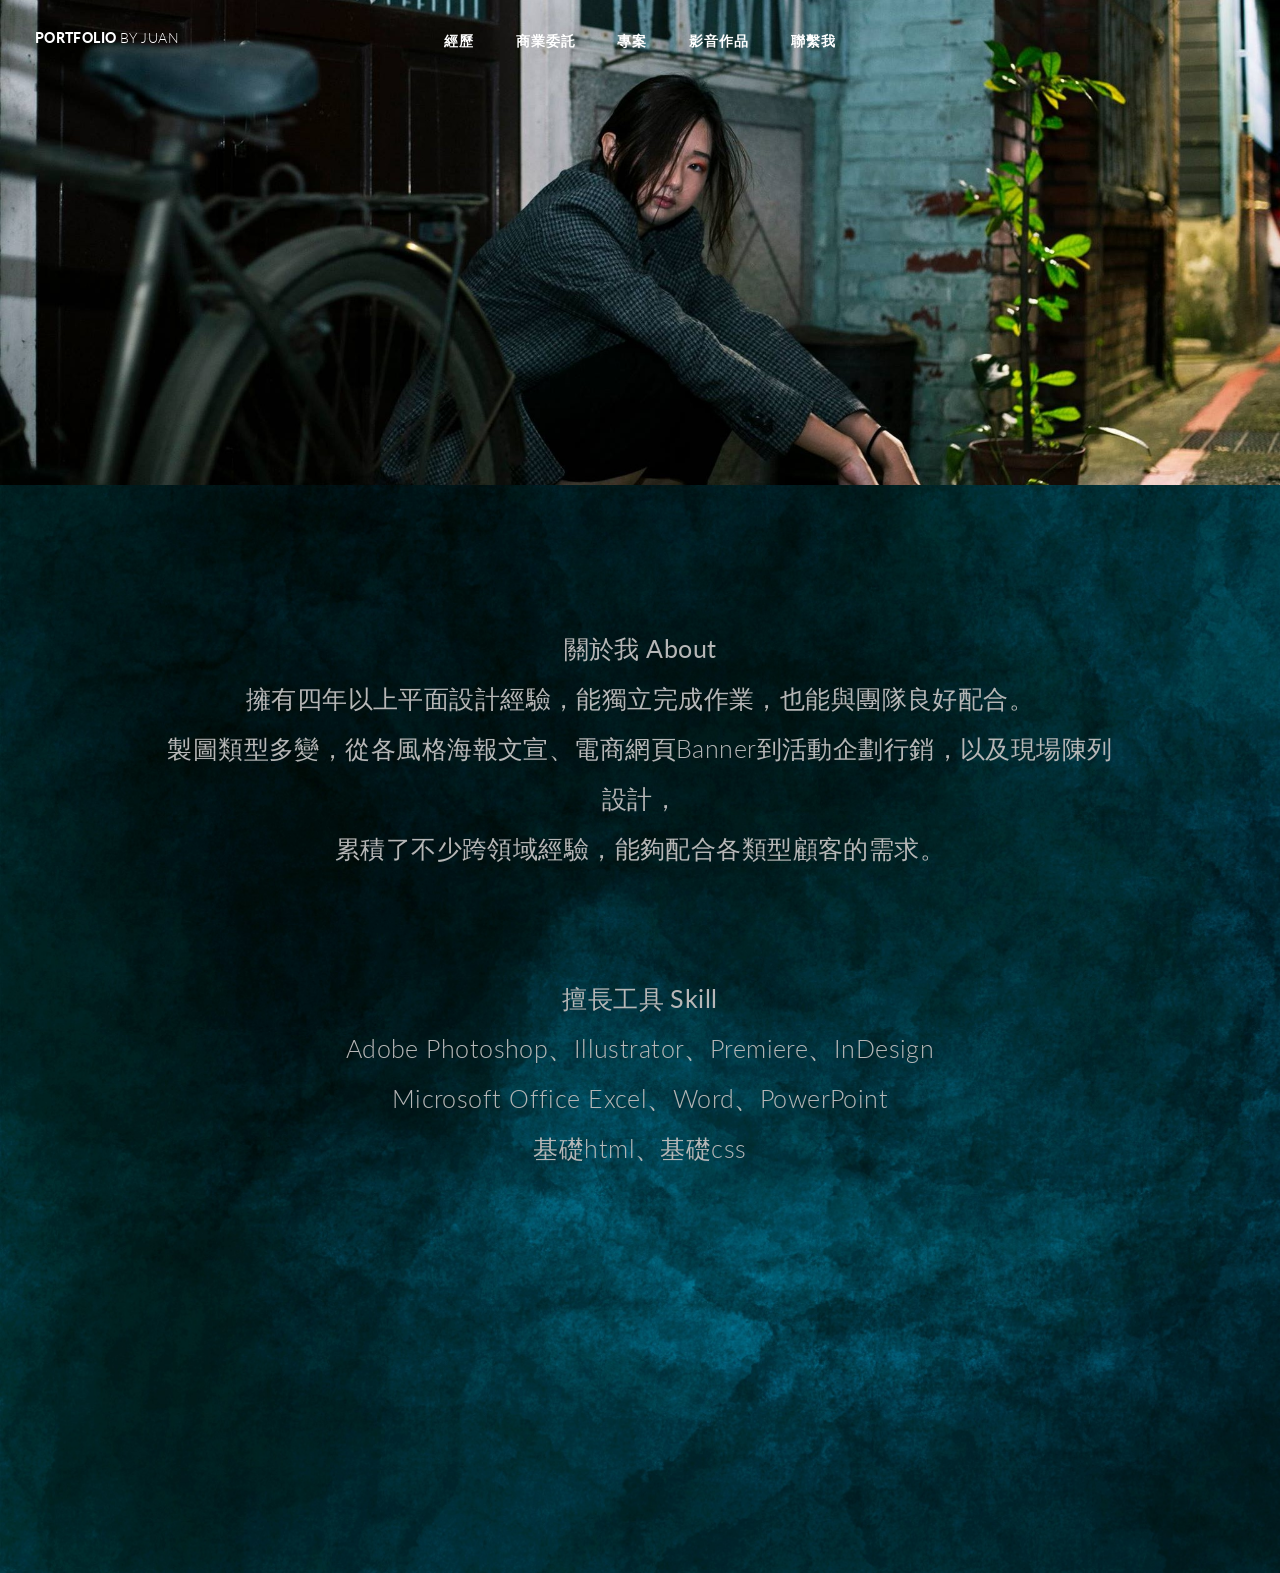
==== index.html @ 1f4f26c2 "第一次提交" ====
<!-- 開頭 -->
<!DOCTYPE HTML>

<html>

	<head> 

		<title>Juan'S Portfolio</title>
		<meta charset="utf-8" />
		<meta name="viewport" content="width=device-width, initial-scale=1, user-scalable=no" />
		<link rel="stylesheet" href="assets/css/main.css" />
		<noscript><link rel="stylesheet" href="assets/css/noscript.css" /></noscript>
		
	</head>

	<body class="index is-preload" >
		
		<div id="page-wrapper">

			<!-- header 最上面那段橫的標示 -->
				<header id="header" class="alt">
					<h1 id="logo"><a href="index.html">Portfolio <span>by JUAN</span></a></h1>
					<nav id="nav">
						<ul>
							<li class="current"><a href="index.html">經歷</a></li>
							<li class="current"><a href="index.html">商業委託</a></li>
							<li class="current"><a href="index.html">專案</a></li>
							<li class="current"><a href="index.html">影音作品</a></li>
							<li class="current"><a href="index.html">聯繫我</a></li>
		
						</ul>
					</nav>
				</header>

			<!-- Banner 首頁橫幅照片的部分-->
				<section id="banner">

					

				</section>
				

			<!-- Main 首頁中間-->
				<article id="main">

					<header class="special container" style="text-align:center; ">
				
						<p><strong>關於我 About</strong>
						<br>	
						擁有四年以上平面設計經驗，能獨立完成作業，也能與團隊良好配合。
						<br>
						製圖類型多變，從各風格海報文宣、電商網頁Banner到活動企劃行銷，以及現場陳列設計，
						<br>
						累積了不少跨領域經驗，能夠配合各類型顧客的需求。
						<br>
						<br>
						<br><strong>擅長工具 Skill</strong>
						<br>	
						Adobe Photoshop、Illustrator、Premiere、InDesign
						<br>
						Microsoft Office Excel、Word、PowerPoint
						<br>
						基礎html、基礎css
						</p>
						<br>
						<br>
						<br>
						
					</header>

					<br>
					<br>

		</div>

	</body>

</html>
---- assets/css/main.css ----
@import url("fontawesome-all.min.css");
@import url("https://fonts.googleapis.com/css?family=Lato:300,400,900");



html, body, div, span, applet, object,
iframe, h1, h2, h3, h4, h5, h6, p, blockquote,
pre, a, abbr, acronym, address, big, cite,
code, del, dfn, em, img, ins, kbd, q, s, samp,
small, strike, strong, sub, sup, tt, var, b,
u, i, center, dl, dt, dd, ol, ul, li, fieldset,
form, label, legend, table, caption, tbody,
tfoot, thead, tr, th, td, article, aside,
canvas, details, embed, figure, figcaption,
footer, header, hgroup, menu, nav, output, ruby,
section, summary, time, mark, audio, video {
	margin: 0;
	padding: 0;
	border: 0;
	font-size: 100%;
	font: inherit;
	vertical-align: baseline;}

article, aside, details, figcaption, figure,
footer, header, hgroup, menu, nav, section {
	display: block;}

body {
	line-height: 1;
}

ol, ul {
	list-style: none;
}

blockquote, q {
	quotes: none;
}

	blockquote:before, blockquote:after, q:before, q:after {
		content: '';
		content: none;
	}

table {
	border-collapse: collapse;
	border-spacing: 0;
}

body {
	-webkit-text-size-adjust: none;
}

mark {
	background-color: transparent;
	color: inherit;
}

input::-moz-focus-inner {
	border: 0;
	padding: 0;
}

input, select, textarea {
	-moz-appearance: none;
	-webkit-appearance: none;
	-ms-appearance: none;
	appearance: none;
}

/* Basic */

	html {
		box-sizing: border-box;
	}

	*, *:before, *:after {
		box-sizing: inherit;
	}

	body {
		background: #f3f6fa;
	}

		body.is-preload *, body.is-preload *:before, body.is-preload *:after {
			-moz-animation: none !important;
			-webkit-animation: none !important;
			-ms-animation: none !important;
			animation: none !important;
			-moz-transition: none !important;
			-webkit-transition: none !important;
			-ms-transition: none !important;
			transition: none !important;
		}

	body, input, select, textarea {
		color: #7c8081;
		font-family: 'Lato', sans-serif;
		font-size: 15pt;
		font-weight: 300;
		letter-spacing: 0.025em;
		line-height: 1.75em;
	}

	a {
		-moz-transition: color 0.2s ease-in-out, border-color 0.2s ease-in-out, background-color 0.2s ease-in-out;
		-webkit-transition: color 0.2s ease-in-out, border-color 0.2s ease-in-out, background-color 0.2s ease-in-out;
		-ms-transition: color 0.2s ease-in-out, border-color 0.2s ease-in-out, background-color 0.2s ease-in-out;
		transition: color 0.2s ease-in-out, border-color 0.2s ease-in-out, background-color 0.2s ease-in-out;
		color: #3fb1a3;
		text-decoration: none;
		border-bottom: dotted 1px;
	}

		a:hover {
			border-bottom-color: transparent;
		}

	strong, b {
		font-weight: 400;
	}

	p, ul, ol, dl, table, blockquote {
		margin: 0 0 2em 0;
	}

	h1, h2, h3, h4, h5, h6 {
		color: inherit;
		font-weight: 300;
		line-height: 1.75em;
		margin-bottom: 1em;
		text-transform: uppercase;
	}

		h1 a, h2 a, h3 a, h4 a, h5 a, h6 a {
			color: inherit;
			text-decoration: none;
			border: 0;
		}

	h2 {
		font-size: 1.5em;
		letter-spacing: 0.1em;
	}

	h3 {
		font-size: 1.15em;
		letter-spacing: 0.025em;
	}

	sub {
		font-size: 0.8em;
		position: relative;
		top: 0.5em;
	}

	sup {
		font-size: 0.8em;
		position: relative;
		top: -0.5em;
	}

	hr {
		border-top: solid 1px rgba(124, 128, 129, 0.2);
		border: 0;
		margin-bottom: 1.5em;
	}

	blockquote {
		border-left: solid 0.5em rgba(124, 128, 129, 0.2);
		font-style: italic;
		padding: 1em 0 1em 2em;
	}

/* Container */

	.container {
		margin: 0 auto;
		max-width: 100%;
		width: 1400px;
	}

		.container.medium {
			width: 1050px;
		}

		@media screen and (max-width: 1680px) {

			.container {
				width: 1200px;
			}

				.container.medium {
					width: 900px;
				}

		}

		@media screen and (max-width: 1280px) {

			.container {
				width: 960px;
			}

				.container.medium {
					width: 735px;
				}

		}

		@media screen and (max-width: 980px) {

			.container {
				width: 95%;
			}

				.container.medium {
					width: 71.25%;
				}

		}

		@media screen and (max-width: 840px) {

			.container {
				width: 95%;
			}

				.container.medium {
					width: 95%;
				}

		}

		@media screen and (max-width: 736px) {

			.container {
				width: 100%;
			}

				.container.medium {
					width: 100%;
				}

		}

/* Row */

	.row {
		display: flex;
		flex-wrap: wrap;
		box-sizing: border-box;
		align-items: stretch;
	}

		.row > * {
			box-sizing: border-box;
		}

		.row.gtr-uniform > * > :last-child {
			margin-bottom: 0;
		}

		.row.aln-left {
			justify-content: flex-start;
		}

		.row.aln-center {
			justify-content: center;
		}

		.row.aln-right {
			justify-content: flex-end;
		}

		.row.aln-top {
			align-items: flex-start;
		}

		.row.aln-middle {
			align-items: center;
		}

		.row.aln-bottom {
			align-items: flex-end;
		}

		.row > .imp {
			order: -1;
		}

		.row > .col-1 {
			width: 8.33333%;
		}

		.row > .off-1 {
			margin-left: 8.33333%;
		}

		.row > .col-2 {
			width: 16.66667%;
		}

		.row > .off-2 {
			margin-left: 16.66667%;
		}

		.row > .col-3 {
			width: 25%;
		}

		.row > .off-3 {
			margin-left: 25%;
		}

		.row > .col-4 {
			width: 33.33333%;
		}

		.row > .off-4 {
			margin-left: 33.33333%;
		}

		.row > .col-5 {
			width: 41.66667%;
		}

		.row > .off-5 {
			margin-left: 41.66667%;
		}

		.row > .col-6 {
			width: 50%;
		}

		.row > .off-6 {
			margin-left: 50%;
		}

		.row > .col-7 {
			width: 58.33333%;
		}

		.row > .off-7 {
			margin-left: 58.33333%;
		}

		.row > .col-8 {
			width: 66.66667%;
		}

		.row > .off-8 {
			margin-left: 66.66667%;
		}

		.row > .col-9 {
			width: 75%;
		}

		.row > .off-9 {
			margin-left: 75%;
		}

		.row > .col-10 {
			width: 83.33333%;
		}

		.row > .off-10 {
			margin-left: 83.33333%;
		}

		.row > .col-11 {
			width: 91.66667%;
		}

		.row > .off-11 {
			margin-left: 91.66667%;
		}

		.row > .col-12 {
			width: 100%;
		}

		.row > .off-12 {
			margin-left: 100%;
		}

		.row.gtr-0 {
			margin-top: 0px;
			margin-left: 0px;
		}

			.row.gtr-0 > * {
				padding: 0px 0 0 0px;
			}

			.row.gtr-0.gtr-uniform {
				margin-top: 0px;
			}

				.row.gtr-0.gtr-uniform > * {
					padding-top: 0px;
				}

		.row.gtr-25 {
			margin-top: -12.5px;
			margin-left: -12.5px;
		}

			.row.gtr-25 > * {
				padding: 12.5px 0 0 12.5px;
			}

			.row.gtr-25.gtr-uniform {
				margin-top: -12.5px;
			}

				.row.gtr-25.gtr-uniform > * {
					padding-top: 12.5px;
				}

		.row.gtr-50 {
			margin-top: -25px;
			margin-left: -25px;
		}

			.row.gtr-50 > * {
				padding: 25px 0 0 25px;
			}

			.row.gtr-50.gtr-uniform {
				margin-top: -25px;
			}

				.row.gtr-50.gtr-uniform > * {
					padding-top: 25px;
				}

		.row {
			margin-top: -50px;
			margin-left: -50px;
		}

			.row > * {
				padding: 50px 0 0 50px;
			}

			.row.gtr-uniform {
				margin-top: -50px;
			}

				.row.gtr-uniform > * {
					padding-top: 50px;
				}

		.row.gtr-150 {
			margin-top: -75px;
			margin-left: -75px;
		}

			.row.gtr-150 > * {
				padding: 75px 0 0 75px;
			}

			.row.gtr-150.gtr-uniform {
				margin-top: -75px;
			}

				.row.gtr-150.gtr-uniform > * {
					padding-top: 75px;
				}

		.row.gtr-200 {
			margin-top: -100px;
			margin-left: -100px;
		}

			.row.gtr-200 > * {
				padding: 100px 0 0 100px;
			}

			.row.gtr-200.gtr-uniform {
				margin-top: -100px;
			}

				.row.gtr-200.gtr-uniform > * {
					padding-top: 100px;
				}

		@media screen and (max-width: 1680px) {

			.row {
				display: flex;
				flex-wrap: wrap;
				box-sizing: border-box;
				align-items: stretch;
			}

				.row > * {
					box-sizing: border-box;
				}

				.row.gtr-uniform > * > :last-child {
					margin-bottom: 0;
				}

				.row.aln-left {
					justify-content: flex-start;
				}

				.row.aln-center {
					justify-content: center;
				}

				.row.aln-right {
					justify-content: flex-end;
				}

				.row.aln-top {
					align-items: flex-start;
				}

				.row.aln-middle {
					align-items: center;
				}

				.row.aln-bottom {
					align-items: flex-end;
				}

				.row > .imp-wide {
					order: -1;
				}

				.row > .col-1-wide {
					width: 8.33333%;
				}

				.row > .off-1-wide {
					margin-left: 8.33333%;
				}

				.row > .col-2-wide {
					width: 16.66667%;
				}

				.row > .off-2-wide {
					margin-left: 16.66667%;
				}

				.row > .col-3-wide {
					width: 25%;
				}

				.row > .off-3-wide {
					margin-left: 25%;
				}

				.row > .col-4-wide {
					width: 33.33333%;
				}

				.row > .off-4-wide {
					margin-left: 33.33333%;
				}

				.row > .col-5-wide {
					width: 41.66667%;
				}

				.row > .off-5-wide {
					margin-left: 41.66667%;
				}

				.row > .col-6-wide {
					width: 50%;
				}

				.row > .off-6-wide {
					margin-left: 50%;
				}

				.row > .col-7-wide {
					width: 58.33333%;
				}

				.row > .off-7-wide {
					margin-left: 58.33333%;
				}

				.row > .col-8-wide {
					width: 66.66667%;
				}

				.row > .off-8-wide {
					margin-left: 66.66667%;
				}

				.row > .col-9-wide {
					width: 75%;
				}

				.row > .off-9-wide {
					margin-left: 75%;
				}

				.row > .col-10-wide {
					width: 83.33333%;
				}

				.row > .off-10-wide {
					margin-left: 83.33333%;
				}

				.row > .col-11-wide {
					width: 91.66667%;
				}

				.row > .off-11-wide {
					margin-left: 91.66667%;
				}

				.row > .col-12-wide {
					width: 100%;
				}

				.row > .off-12-wide {
					margin-left: 100%;
				}

				.row.gtr-0 {
					margin-top: 0px;
					margin-left: 0px;
				}

					.row.gtr-0 > * {
						padding: 0px 0 0 0px;
					}

					.row.gtr-0.gtr-uniform {
						margin-top: 0px;
					}

						.row.gtr-0.gtr-uniform > * {
							padding-top: 0px;
						}

				.row.gtr-25 {
					margin-top: -10px;
					margin-left: -10px;
				}

					.row.gtr-25 > * {
						padding: 10px 0 0 10px;
					}

					.row.gtr-25.gtr-uniform {
						margin-top: -10px;
					}

						.row.gtr-25.gtr-uniform > * {
							padding-top: 10px;
						}

				.row.gtr-50 {
					margin-top: -20px;
					margin-left: -20px;
				}

					.row.gtr-50 > * {
						padding: 20px 0 0 20px;
					}

					.row.gtr-50.gtr-uniform {
						margin-top: -20px;
					}

						.row.gtr-50.gtr-uniform > * {
							padding-top: 20px;
						}

				.row {
					margin-top: -40px;
					margin-left: -40px;
				}

					.row > * {
						padding: 40px 0 0 40px;
					}

					.row.gtr-uniform {
						margin-top: -40px;
					}

						.row.gtr-uniform > * {
							padding-top: 40px;
						}

				.row.gtr-150 {
					margin-top: -60px;
					margin-left: -60px;
				}

					.row.gtr-150 > * {
						padding: 60px 0 0 60px;
					}

					.row.gtr-150.gtr-uniform {
						margin-top: -60px;
					}

						.row.gtr-150.gtr-uniform > * {
							padding-top: 60px;
						}

				.row.gtr-200 {
					margin-top: -80px;
					margin-left: -80px;
				}

					.row.gtr-200 > * {
						padding: 80px 0 0 80px;
					}

					.row.gtr-200.gtr-uniform {
						margin-top: -80px;
					}

						.row.gtr-200.gtr-uniform > * {
							padding-top: 80px;
						}

		}

		@media screen and (max-width: 1280px) {

			.row {
				display: flex;
				flex-wrap: wrap;
				box-sizing: border-box;
				align-items: stretch;
			}

				.row > * {
					box-sizing: border-box;
				}

				.row.gtr-uniform > * > :last-child {
					margin-bottom: 0;
				}

				.row.aln-left {
					justify-content: flex-start;
				}

				.row.aln-center {
					justify-content: center;
				}

				.row.aln-right {
					justify-content: flex-end;
				}

				.row.aln-top {
					align-items: flex-start;
				}

				.row.aln-middle {
					align-items: center;
				}

				.row.aln-bottom {
					align-items: flex-end;
				}

				.row > .imp-normal {
					order: -1;
				}

				.row > .col-1-normal {
					width: 8.33333%;
				}

				.row > .off-1-normal {
					margin-left: 8.33333%;
				}

				.row > .col-2-normal {
					width: 16.66667%;
				}

				.row > .off-2-normal {
					margin-left: 16.66667%;
				}

				.row > .col-3-normal {
					width: 25%;
				}

				.row > .off-3-normal {
					margin-left: 25%;
				}

				.row > .col-4-normal {
					width: 33.33333%;
				}

				.row > .off-4-normal {
					margin-left: 33.33333%;
				}

				.row > .col-5-normal {
					width: 41.66667%;
				}

				.row > .off-5-normal {
					margin-left: 41.66667%;
				}

				.row > .col-6-normal {
					width: 50%;
				}

				.row > .off-6-normal {
					margin-left: 50%;
				}

				.row > .col-7-normal {
					width: 58.33333%;
				}

				.row > .off-7-normal {
					margin-left: 58.33333%;
				}

				.row > .col-8-normal {
					width: 66.66667%;
				}

				.row > .off-8-normal {
					margin-left: 66.66667%;
				}

				.row > .col-9-normal {
					width: 75%;
				}

				.row > .off-9-normal {
					margin-left: 75%;
				}

				.row > .col-10-normal {
					width: 83.33333%;
				}

				.row > .off-10-normal {
					margin-left: 83.33333%;
				}

				.row > .col-11-normal {
					width: 91.66667%;
				}

				.row > .off-11-normal {
					margin-left: 91.66667%;
				}

				.row > .col-12-normal {
					width: 100%;
				}

				.row > .off-12-normal {
					margin-left: 100%;
				}

				.row.gtr-0 {
					margin-top: 0px;
					margin-left: 0px;
				}

					.row.gtr-0 > * {
						padding: 0px 0 0 0px;
					}

					.row.gtr-0.gtr-uniform {
						margin-top: 0px;
					}

						.row.gtr-0.gtr-uniform > * {
							padding-top: 0px;
						}

				.row.gtr-25 {
					margin-top: -10px;
					margin-left: -10px;
				}

					.row.gtr-25 > * {
						padding: 10px 0 0 10px;
					}

					.row.gtr-25.gtr-uniform {
						margin-top: -10px;
					}

						.row.gtr-25.gtr-uniform > * {
							padding-top: 10px;
						}

				.row.gtr-50 {
					margin-top: -20px;
					margin-left: -20px;
				}

					.row.gtr-50 > * {
						padding: 20px 0 0 20px;
					}

					.row.gtr-50.gtr-uniform {
						margin-top: -20px;
					}

						.row.gtr-50.gtr-uniform > * {
							padding-top: 20px;
						}

				.row {
					margin-top: -40px;
					margin-left: -40px;
				}

					.row > * {
						padding: 40px 0 0 40px;
					}

					.row.gtr-uniform {
						margin-top: -40px;
					}

						.row.gtr-uniform > * {
							padding-top: 40px;
						}

				.row.gtr-150 {
					margin-top: -60px;
					margin-left: -60px;
				}

					.row.gtr-150 > * {
						padding: 60px 0 0 60px;
					}

					.row.gtr-150.gtr-uniform {
						margin-top: -60px;
					}

						.row.gtr-150.gtr-uniform > * {
							padding-top: 60px;
						}

				.row.gtr-200 {
					margin-top: -80px;
					margin-left: -80px;
				}

					.row.gtr-200 > * {
						padding: 80px 0 0 80px;
					}

					.row.gtr-200.gtr-uniform {
						margin-top: -80px;
					}

						.row.gtr-200.gtr-uniform > * {
							padding-top: 80px;
						}

		}

		@media screen and (max-width: 980px) {

			.row {
				display: flex;
				flex-wrap: wrap;
				box-sizing: border-box;
				align-items: stretch;
			}

				.row > * {
					box-sizing: border-box;
				}

				.row.gtr-uniform > * > :last-child {
					margin-bottom: 0;
				}

				.row.aln-left {
					justify-content: flex-start;
				}

				.row.aln-center {
					justify-content: center;
				}

				.row.aln-right {
					justify-content: flex-end;
				}

				.row.aln-top {
					align-items: flex-start;
				}

				.row.aln-middle {
					align-items: center;
				}

				.row.aln-bottom {
					align-items: flex-end;
				}

				.row > .imp-narrow {
					order: -1;
				}

				.row > .col-1-narrow {
					width: 8.33333%;
				}

				.row > .off-1-narrow {
					margin-left: 8.33333%;
				}

				.row > .col-2-narrow {
					width: 16.66667%;
				}

				.row > .off-2-narrow {
					margin-left: 16.66667%;
				}

				.row > .col-3-narrow {
					width: 25%;
				}

				.row > .off-3-narrow {
					margin-left: 25%;
				}

				.row > .col-4-narrow {
					width: 33.33333%;
				}

				.row > .off-4-narrow {
					margin-left: 33.33333%;
				}

				.row > .col-5-narrow {
					width: 41.66667%;
				}

				.row > .off-5-narrow {
					margin-left: 41.66667%;
				}

				.row > .col-6-narrow {
					width: 50%;
				}

				.row > .off-6-narrow {
					margin-left: 50%;
				}

				.row > .col-7-narrow {
					width: 58.33333%;
				}

				.row > .off-7-narrow {
					margin-left: 58.33333%;
				}

				.row > .col-8-narrow {
					width: 66.66667%;
				}

				.row > .off-8-narrow {
					margin-left: 66.66667%;
				}

				.row > .col-9-narrow {
					width: 75%;
				}

				.row > .off-9-narrow {
					margin-left: 75%;
				}

				.row > .col-10-narrow {
					width: 83.33333%;
				}

				.row > .off-10-narrow {
					margin-left: 83.33333%;
				}

				.row > .col-11-narrow {
					width: 91.66667%;
				}

				.row > .off-11-narrow {
					margin-left: 91.66667%;
				}

				.row > .col-12-narrow {
					width: 100%;
				}

				.row > .off-12-narrow {
					margin-left: 100%;
				}

				.row.gtr-0 {
					margin-top: 0px;
					margin-left: 0px;
				}

					.row.gtr-0 > * {
						padding: 0px 0 0 0px;
					}

					.row.gtr-0.gtr-uniform {
						margin-top: 0px;
					}

						.row.gtr-0.gtr-uniform > * {
							padding-top: 0px;
						}

				.row.gtr-25 {
					margin-top: -7.5px;
					margin-left: -7.5px;
				}

					.row.gtr-25 > * {
						padding: 7.5px 0 0 7.5px;
					}

					.row.gtr-25.gtr-uniform {
						margin-top: -7.5px;
					}

						.row.gtr-25.gtr-uniform > * {
							padding-top: 7.5px;
						}

				.row.gtr-50 {
					margin-top: -15px;
					margin-left: -15px;
				}

					.row.gtr-50 > * {
						padding: 15px 0 0 15px;
					}

					.row.gtr-50.gtr-uniform {
						margin-top: -15px;
					}

						.row.gtr-50.gtr-uniform > * {
							padding-top: 15px;
						}

				.row {
					margin-top: -30px;
					margin-left: -30px;
				}

					.row > * {
						padding: 30px 0 0 30px;
					}

					.row.gtr-uniform {
						margin-top: -30px;
					}

						.row.gtr-uniform > * {
							padding-top: 30px;
						}

				.row.gtr-150 {
					margin-top: -45px;
					margin-left: -45px;
				}

					.row.gtr-150 > * {
						padding: 45px 0 0 45px;
					}

					.row.gtr-150.gtr-uniform {
						margin-top: -45px;
					}

						.row.gtr-150.gtr-uniform > * {
							padding-top: 45px;
						}

				.row.gtr-200 {
					margin-top: -60px;
					margin-left: -60px;
				}

					.row.gtr-200 > * {
						padding: 60px 0 0 60px;
					}

					.row.gtr-200.gtr-uniform {
						margin-top: -60px;
					}

						.row.gtr-200.gtr-uniform > * {
							padding-top: 60px;
						}

		}

		@media screen and (max-width: 840px) {

			.row {
				display: flex;
				flex-wrap: wrap;
				box-sizing: border-box;
				align-items: stretch;
			}

				.row > * {
					box-sizing: border-box;
				}

				.row.gtr-uniform > * > :last-child {
					margin-bottom: 0;
				}

				.row.aln-left {
					justify-content: flex-start;
				}

				.row.aln-center {
					justify-content: center;
				}

				.row.aln-right {
					justify-content: flex-end;
				}

				.row.aln-top {
					align-items: flex-start;
				}

				.row.aln-middle {
					align-items: center;
				}

				.row.aln-bottom {
					align-items: flex-end;
				}

				.row > .imp-narrower {
					order: -1;
				}

				.row > .col-1-narrower {
					width: 8.33333%;
				}

				.row > .off-1-narrower {
					margin-left: 8.33333%;
				}

				.row > .col-2-narrower {
					width: 16.66667%;
				}

				.row > .off-2-narrower {
					margin-left: 16.66667%;
				}

				.row > .col-3-narrower {
					width: 25%;
				}

				.row > .off-3-narrower {
					margin-left: 25%;
				}

				.row > .col-4-narrower {
					width: 33.33333%;
				}

				.row > .off-4-narrower {
					margin-left: 33.33333%;
				}

				.row > .col-5-narrower {
					width: 41.66667%;
				}

				.row > .off-5-narrower {
					margin-left: 41.66667%;
				}

				.row > .col-6-narrower {
					width: 50%;
				}

				.row > .off-6-narrower {
					margin-left: 50%;
				}

				.row > .col-7-narrower {
					width: 58.33333%;
				}

				.row > .off-7-narrower {
					margin-left: 58.33333%;
				}

				.row > .col-8-narrower {
					width: 66.66667%;
				}

				.row > .off-8-narrower {
					margin-left: 66.66667%;
				}

				.row > .col-9-narrower {
					width: 75%;
				}

				.row > .off-9-narrower {
					margin-left: 75%;
				}

				.row > .col-10-narrower {
					width: 83.33333%;
				}

				.row > .off-10-narrower {
					margin-left: 83.33333%;
				}

				.row > .col-11-narrower {
					width: 91.66667%;
				}

				.row > .off-11-narrower {
					margin-left: 91.66667%;
				}

				.row > .col-12-narrower {
					width: 100%;
				}

				.row > .off-12-narrower {
					margin-left: 100%;
				}

				.row.gtr-0 {
					margin-top: 0px;
					margin-left: 0px;
				}

					.row.gtr-0 > * {
						padding: 0px 0 0 0px;
					}

					.row.gtr-0.gtr-uniform {
						margin-top: 0px;
					}

						.row.gtr-0.gtr-uniform > * {
							padding-top: 0px;
						}

				.row.gtr-25 {
					margin-top: -7.5px;
					margin-left: -7.5px;
				}

					.row.gtr-25 > * {
						padding: 7.5px 0 0 7.5px;
					}

					.row.gtr-25.gtr-uniform {
						margin-top: -7.5px;
					}

						.row.gtr-25.gtr-uniform > * {
							padding-top: 7.5px;
						}

				.row.gtr-50 {
					margin-top: -15px;
					margin-left: -15px;
				}

					.row.gtr-50 > * {
						padding: 15px 0 0 15px;
					}

					.row.gtr-50.gtr-uniform {
						margin-top: -15px;
					}

						.row.gtr-50.gtr-uniform > * {
							padding-top: 15px;
						}

				.row {
					margin-top: -30px;
					margin-left: -30px;
				}

					.row > * {
						padding: 30px 0 0 30px;
					}

					.row.gtr-uniform {
						margin-top: -30px;
					}

						.row.gtr-uniform > * {
							padding-top: 30px;
						}

				.row.gtr-150 {
					margin-top: -45px;
					margin-left: -45px;
				}

					.row.gtr-150 > * {
						padding: 45px 0 0 45px;
					}

					.row.gtr-150.gtr-uniform {
						margin-top: -45px;
					}

						.row.gtr-150.gtr-uniform > * {
							padding-top: 45px;
						}

				.row.gtr-200 {
					margin-top: -60px;
					margin-left: -60px;
				}

					.row.gtr-200 > * {
						padding: 60px 0 0 60px;
					}

					.row.gtr-200.gtr-uniform {
						margin-top: -60px;
					}

						.row.gtr-200.gtr-uniform > * {
							padding-top: 60px;
						}

		}

		@media screen and (max-width: 736px) {

			.row {
				display: flex;
				flex-wrap: wrap;
				box-sizing: border-box;
				align-items: stretch;
			}

				.row > * {
					box-sizing: border-box;
				}

				.row.gtr-uniform > * > :last-child {
					margin-bottom: 0;
				}

				.row.aln-left {
					justify-content: flex-start;
				}

				.row.aln-center {
					justify-content: center;
				}

				.row.aln-right {
					justify-content: flex-end;
				}

				.row.aln-top {
					align-items: flex-start;
				}

				.row.aln-middle {
					align-items: center;
				}

				.row.aln-bottom {
					align-items: flex-end;
				}

				.row > .imp-mobile {
					order: -1;
				}

				.row > .col-1-mobile {
					width: 8.33333%;
				}

				.row > .off-1-mobile {
					margin-left: 8.33333%;
				}

				.row > .col-2-mobile {
					width: 16.66667%;
				}

				.row > .off-2-mobile {
					margin-left: 16.66667%;
				}

				.row > .col-3-mobile {
					width: 25%;
				}

				.row > .off-3-mobile {
					margin-left: 25%;
				}

				.row > .col-4-mobile {
					width: 33.33333%;
				}

				.row > .off-4-mobile {
					margin-left: 33.33333%;
				}

				.row > .col-5-mobile {
					width: 41.66667%;
				}

				.row > .off-5-mobile {
					margin-left: 41.66667%;
				}

				.row > .col-6-mobile {
					width: 50%;
				}

				.row > .off-6-mobile {
					margin-left: 50%;
				}

				.row > .col-7-mobile {
					width: 58.33333%;
				}

				.row > .off-7-mobile {
					margin-left: 58.33333%;
				}

				.row > .col-8-mobile {
					width: 66.66667%;
				}

				.row > .off-8-mobile {
					margin-left: 66.66667%;
				}

				.row > .col-9-mobile {
					width: 75%;
				}

				.row > .off-9-mobile {
					margin-left: 75%;
				}

				.row > .col-10-mobile {
					width: 83.33333%;
				}

				.row > .off-10-mobile {
					margin-left: 83.33333%;
				}

				.row > .col-11-mobile {
					width: 91.66667%;
				}

				.row > .off-11-mobile {
					margin-left: 91.66667%;
				}

				.row > .col-12-mobile {
					width: 100%;
				}

				.row > .off-12-mobile {
					margin-left: 100%;
				}

				.row.gtr-0 {
					margin-top: 0px;
					margin-left: 0px;
				}

					.row.gtr-0 > * {
						padding: 0px 0 0 0px;
					}

					.row.gtr-0.gtr-uniform {
						margin-top: 0px;
					}

						.row.gtr-0.gtr-uniform > * {
							padding-top: 0px;
						}

				.row.gtr-25 {
					margin-top: -7.5px;
					margin-left: -7.5px;
				}

					.row.gtr-25 > * {
						padding: 7.5px 0 0 7.5px;
					}

					.row.gtr-25.gtr-uniform {
						margin-top: -7.5px;
					}

						.row.gtr-25.gtr-uniform > * {
							padding-top: 7.5px;
						}

				.row.gtr-50 {
					margin-top: -15px;
					margin-left: -15px;
				}

					.row.gtr-50 > * {
						padding: 15px 0 0 15px;
					}

					.row.gtr-50.gtr-uniform {
						margin-top: -15px;
					}

						.row.gtr-50.gtr-uniform > * {
							padding-top: 15px;
						}

				.row {
					margin-top: -30px;
					margin-left: -30px;
				}

					.row > * {
						padding: 30px 0 0 30px;
					}

					.row.gtr-uniform {
						margin-top: -30px;
					}

						.row.gtr-uniform > * {
							padding-top: 30px;
						}

				.row.gtr-150 {
					margin-top: -45px;
					margin-left: -45px;
				}

					.row.gtr-150 > * {
						padding: 45px 0 0 45px;
					}

					.row.gtr-150.gtr-uniform {
						margin-top: -45px;
					}

						.row.gtr-150.gtr-uniform > * {
							padding-top: 45px;
						}

				.row.gtr-200 {
					margin-top: -60px;
					margin-left: -60px;
				}

					.row.gtr-200 > * {
						padding: 60px 0 0 60px;
					}

					.row.gtr-200.gtr-uniform {
						margin-top: -60px;
					}

						.row.gtr-200.gtr-uniform > * {
							padding-top: 60px;
						}

		}

/* Section/Article */

	section.special, article.special {
		text-align: center;
	}

	header.major {
		padding-bottom: 2em;
	}

	header.special {
		margin-bottom: 5em;
		padding-top: 7em;
		position: relative;
		text-align: center;
	}

		header.special:before {
			left: 0;
		}

		header.special:after {
			right: 0;
		}

		header.special h2 {
			margin-bottom: 0;
		}

		header.special h2 + p {
			margin-bottom: 0;
			padding-top: 1.5em;
		}

		header.special .icon {
			cursor: default;
			height: 7em;
			left: 0;
			position: absolute;
			text-align: center;
			top: 1em;
			width: 100%;
		}

			header.special .icon:before {
				font-size: 3.5em;
				opacity: 0.35;
			}

	footer > :last-child {
		margin-bottom: 0;
	}

	footer.major {
		padding-top: 3em;
	}

/* Form */

	input[type="text"],
	input[type="password"],
	input[type="email"],
	textarea {
		-moz-transition: background-color 0.2s ease-in-out, border-color 0.2s ease-in-out;
		-webkit-transition: background-color 0.2s ease-in-out, border-color 0.2s ease-in-out;
		-ms-transition: background-color 0.2s ease-in-out, border-color 0.2s ease-in-out;
		transition: background-color 0.2s ease-in-out, border-color 0.2s ease-in-out;
		-moz-appearance: none;
		-webkit-appearance: none;
		-ms-appearance: none;
		appearance: none;
		background: none;
		border: solid 1px rgba(124, 128, 129, 0.2);
		border-radius: 0;
		color: inherit;
		display: block;
		padding: 0.75em;
		text-decoration: none;
		width: 100%;
		outline: 0;
	}

		input[type="text"]:focus,
		input[type="password"]:focus,
		input[type="email"]:focus,
		textarea:focus {
			border-color: #83d3c9;
		}

	input[type="text"],
	input[type="password"],
	input[type="email"] {
		line-height: 1em;
	}

	::-webkit-input-placeholder {
		color: inherit;
		opacity: 0.5;
		position: relative;
		top: 3px;
	}

	:-moz-placeholder {
		color: inherit;
		opacity: 0.5;
	}

	::-moz-placeholder {
		color: inherit;
		opacity: 0.5;
	}

	:-ms-input-placeholder {
		color: inherit;
		opacity: 0.5;
	}

/* Image */

	.image {
		border: 0;
		position: relative;
	}

		.image:before {
			background: url("images/overlay.png");
			content: '';
			height: 100%;
			left: 0;
			position: absolute;
			top: 0;
			width: 100%;
		}

		.image.fit {
			display: block;
		}

			.image.fit img {
				display: block;
				width: 100%;
			}

		.image.featured {
			display: block;
			margin: 0 0 2em 0;
		}

			.image.featured img {
				display: block;
				width: 100%;
			}

/* Icon */

	.icon {
		text-decoration: none;
		position: relative;
	}

		.icon:before {
			-moz-osx-font-smoothing: grayscale;
			-webkit-font-smoothing: antialiased;
			display: inline-block;
			font-style: normal;
			font-variant: normal;
			text-rendering: auto;
			line-height: 1;
			text-transform: none !important;
			font-family: 'Font Awesome 5 Free';
			font-weight: 400;
		}

		.icon.solid:before {
			font-weight: 900;
		}

		.icon:before {
			line-height: inherit;
		}

		.icon.brands:before {
			font-family: 'Font Awesome 5 Brands';
		}

		.icon.circle {
			-moz-transition: all 0.2s ease-in-out;
			-webkit-transition: all 0.2s ease-in-out;
			-ms-transition: all 0.2s ease-in-out;
			transition: all 0.2s ease-in-out;
			border: 0;
			border-radius: 100%;
			display: inline-block;
			font-size: 1.25em;
			height: 2.25em;
			left: 0;
			line-height: 2.25em;
			text-align: center;
			text-decoration: none;
			top: 0;
			width: 2.25em;
		}

			.icon.circle:hover {
				top: -0.2em;
			}

			.icon.circle.fa-twitter {
				background: #70aecd;
				color: #fff;
			}

				.icon.circle.fa-twitter:hover {
					background: #7fb7d2;
				}

			.icon.circle.fa-facebook-f {
				background: #7490c3;
				color: #fff;
			}

				.icon.circle.fa-facebook-f:hover {
					background: #829bc9;
				}

			.icon.circle.fa-google-plus-g {
				background: #db6b67;
				color: #fff;
			}

				.icon.circle.fa-google-plus-g:hover {
					background: #df7b77;
				}

			.icon.circle.fa-github {
				background: #dcad8b;
				color: #fff;
			}

				.icon.circle.fa-github:hover {
					background: #e1b89b;
				}

			.icon.circle.fa-dribbble {
				background: #da83ae;
				color: #fff;
			}

				.icon.circle.fa-dribbble:hover {
					background: #df93b8;
				}

		.icon.featured {
			cursor: default;
			display: block;
			margin: 0 0 1.5em 0;
			opacity: 0.35;
			text-align: center;
		}

			.icon.featured:before {
				font-size: 5em;
				line-height: 1em;
			}

		.icon > .label {
			display: none;
		}

/* List */

	ol {
		list-style: decimal;
		padding-left: 1.25em;
	}

		ol li {
			padding-left: 0.25em;
		}

	ul {
		list-style: disc;
		padding-left: 1em;
	}

		ul li {
			padding-left: 0.5em;
		}

/* Icons */

	ul.icons {
		list-style: none;
		padding-left: 0;
		cursor: default;
	}

		ul.icons li {
			display: inline-block;
			line-height: 1em;
			padding-left: 0.5em;
		}

			ul.icons li:first-child {
				padding-left: 0;
			}

/* Featured Icons */

	ul.featured-icons {
		cursor: default;
		margin: -0.75em 0 0 0;
		opacity: 0.35;
		overflow: hidden;
		position: relative;
		list-style: none;
		padding-left: 0;
	}

		ul.featured-icons li {
			display: block;
			float: left;
			text-align: center;
			width: 50%;
			padding-left: 0;
			margin-bottom: 1em;
		}

			ul.featured-icons li .icon {
				display: inline-block;
				font-size: 5.5em;
				height: 1em;
				line-height: 1.5em;
				width: 1em;
			}

/* Buttons */

	ul.buttons {
		cursor: default;
		list-style: none;
		padding-left: 0;
	}

		ul.buttons:last-child {
			margin-bottom: 0;
		}

		ul.buttons li {
			display: inline-block;
			padding: 0 0 0 1.5em;
		}

			ul.buttons li:first-child {
				padding: 0;
			}

		ul.buttons.stacked li {
			display: block;
			padding: 1.5em 0 0 0;
		}

			ul.buttons.stacked li:first-child {
				padding: 0;
			}

/* Table */

	table {
		width: 100%;
	}

		table.default {
			width: 100%;
		}

			table.default tbody tr {
				border-bottom: solid 1px rgba(124, 128, 129, 0.2);
			}

			table.default td {
				padding: 0.5em 1em 0.5em 1em;
			}

			table.default th {
				font-weight: 400;
				padding: 0.5em 1em 0.5em 1em;
				text-align: left;
			}

			table.default thead {
				background: #7c8081;
				color: #fff;
			}

/* Button */

	input[type="button"],
	input[type="submit"],
	input[type="reset"],
	button,
	.button {
		-moz-appearance: none;
		-webkit-appearance: none;
		-ms-appearance: none;
		appearance: none;
		-moz-transition: color 0.2s ease-in-out, border-color 0.2s ease-in-out, background-color 0.2s ease-in-out;
		-webkit-transition: color 0.2s ease-in-out, border-color 0.2s ease-in-out, background-color 0.2s ease-in-out;
		-ms-transition: color 0.2s ease-in-out, border-color 0.2s ease-in-out, background-color 0.2s ease-in-out;
		transition: color 0.2s ease-in-out, border-color 0.2s ease-in-out, background-color 0.2s ease-in-out;
		background: none;
		border: solid 1px;
		border-radius: 0;
		color: inherit;
		cursor: pointer;
		display: inline-block;
		font-size: 0.8em;
		font-weight: 900;
		letter-spacing: 2px;
		min-width: 18em;
		padding: 0 0.75em;
		line-height: 3.75em;
		text-align: center;
		text-decoration: none;
		text-transform: uppercase;
	}

		input[type="button"]:hover,
		input[type="submit"]:hover,
		input[type="reset"]:hover,
		button:hover,
		.button:hover {
			background: rgba(188, 202, 206, 0.15);
			border-color: inherit;
		}

		input[type="button"].primary,
		input[type="submit"].primary,
		input[type="reset"].primary,
		button.primary,
		.button.primary {
			background: #83d3c9;
			border-color: #83d3c9;
			color: #fff !important;
		}

			input[type="button"].primary:hover,
			input[type="submit"].primary:hover,
			input[type="reset"].primary:hover,
			button.primary:hover,
			.button.primary:hover {
				background: #96dad1 !important;
				border-color: #96dad1 !important;
			}

		input[type="button"].fit,
		input[type="submit"].fit,
		input[type="reset"].fit,
		button.fit,
		.button.fit {
			width: 100%;
		}

		input[type="button"].small,
		input[type="submit"].small,
		input[type="reset"].small,
		button.small,
		.button.small {
			font-size: 0.7em;
			min-width: 14em;
			padding: 0.5em 0;
		}

/* Wrapper */

	.wrapper {
		margin-bottom: 5em;
		padding: 5em;
	}

		.wrapper.style1 {
			padding: 0;
		}

		.wrapper.style2 {
			background-color: #83d3c9;
			background-image: url("images/light-bl.svg"), url("images/light-br.svg");
			background-position: bottom left, bottom right;
			background-repeat: no-repeat, no-repeat;
			background-size: 25em, 25em;
			color: #fff;
		}

			.wrapper.style2 input[type="button"]:hover,
			.wrapper.style2 input[type="submit"]:hover,
			.wrapper.style2 input[type="reset"]:hover,
			.wrapper.style2 button:hover,
			.wrapper.style2 .button:hover {
				background: rgba(255, 255, 255, 0.15) !important;
			}

			.wrapper.style2 input[type="button"].primary,
			.wrapper.style2 input[type="submit"].primary,
			.wrapper.style2 input[type="reset"].primary,
			.wrapper.style2 button.primary,
			.wrapper.style2 .button.primary {
				background: #fff;
				border-color: #fff;
				color: #83d3c9 !important;
			}

				.wrapper.style2 input[type="button"].primary:hover,
				.wrapper.style2 input[type="submit"].primary:hover,
				.wrapper.style2 input[type="reset"].primary:hover,
				.wrapper.style2 button.primary:hover,
				.wrapper.style2 .button.primary:hover {
					border-color: inherit !important;
					color: #fff !important;
				}

		.wrapper.style3 {
			background: #fff;
			color: inherit;
		}

		.wrapper.style4 {
			background:rgba(0, 0, 0, 0.25);
			color: inherit;
			padding: 4em;
		}

/* Header */

	@-moz-keyframes reveal-header {
		0% {
			top: -5em;
		}

		100% {
			top: 0;
		}
	}

	@-webkit-keyframes reveal-header {
		0% {
			top: -5em;
		}

		100% {
			top: 0;
		}
	}

	@-ms-keyframes reveal-header {
		0% {
			top: -5em;
		}

		100% {
			top: 0;
		}
	}

	@keyframes reveal-header {
		0% {
			top: -5em;
		}

		100% {
			top: 0;
		}
	}


	#header {
		background: #fff;
		box-shadow: 0 1px 2px 0 rgba(0, 0, 0, 0.075);
		color: inherit;
		cursor: default;
		font-size: 0.8em;
		left: 0;
		padding: 1em 1.5em;
		position: fixed;
		top: 0;
		width: 100%;
		z-index: 10000;
	}

		#header h1 {
			font-weight: 900;
			margin: 0;
		}

			#header h1 span {
				font-weight: 300;
			}

		#header nav {
			letter-spacing: 0.075em;
			position: absolute;
			right: 1.5em;
			left: 1.5em;
			text-transform: uppercase;
			top: 0.75em;
			text-align: center;
			
		}

			#header nav ul {
				list-style: none;
				padding-left: 0;
			}

				#header nav ul li {
					display: inline-block;
					margin-left: 1.5em;
					padding-left: 0;
				}

					#header nav ul li > ul {
						display: none;
					}

					#header nav ul li a {
						border: solid 1px transparent;
						color: inherit;
						display: inline-block;
						line-height: 1em;
						padding: 0.6em 0.75em;
						text-decoration: none;
					}

					#header nav ul li input[type="button"],
					#header nav ul li input[type="submit"],
					#header nav ul li input[type="reset"],
					#header nav ul li button,
					#header nav ul li .button {
						font-size: 1em;
						min-width: 0;
						width: auto;
					}

					#header nav ul li.submenu > a {
						text-decoration: none;
					}

						#header nav ul li.submenu > a:before {
							-moz-osx-font-smoothing: grayscale;
							-webkit-font-smoothing: antialiased;
							display: inline-block;
							font-style: normal;
							font-variant: normal;
							text-rendering: auto;
							line-height: 1;
							text-transform: none !important;
							font-family: 'Font Awesome 5 Free';
							font-weight: 900;
						}

						#header nav ul li.submenu > a:before {
							content: '\f107';
							margin-right: 0.65em;
						}

					#header nav ul li.active > a, #header nav ul li:hover > a {
						-moz-transition: all 0.2s ease-in-out;
						-webkit-transition: all 0.2s ease-in-out;
						-ms-transition: all 0.2s ease-in-out;
						transition: all 0.2s ease-in-out;
						background: rgba(188, 202, 206, 0.15);
					}

					#header nav ul li.current > a {
						font-weight: 900;
					}

		#header.reveal {
			-moz-animation: reveal-header 0.5s;
			-webkit-animation: reveal-header 0.5s;
			-ms-animation: reveal-header 0.5s;
			animation: reveal-header 0.5s;
		}

		#header.alt {
			-moz-animation: none;
			-webkit-animation: none;
			-ms-animation: none;
			animation: none;
			background: transparent;
			box-shadow: none;
			color: #fff;
			padding: 2em 2.5em;
			position: absolute;
		}

			#header.alt nav {
				right: 2.5em;
				top: 1.75em;
			}

				#header.alt nav ul li.active > a, #header.alt nav ul li:hover > a {
					border: solid 1px;
				}

/* Dropotron */

	.dropotron {
		list-style: none;
		padding-left: 0;
		background: #fff;
		box-shadow: 0 1px 2px 0 rgba(0, 0, 0, 0.075);
		line-height: 2.25em;
		min-width: 13em;
		padding: 1em 0;
		text-transform: uppercase;
		margin-top: calc(-1em + 1px);
	}

		.dropotron.level-0 {
			font-size: 0.7em;
			font-weight: 400;
			margin-top: 1.5em;
		}

			.dropotron.level-0:before {
				border-bottom: solid 0.5em #fff;
				border-left: solid 0.5em transparent;
				border-right: solid 0.5em transparent;
				content: '';
				left: 0.75em;
				position: absolute;
				top: -0.45em;
			}

		.dropotron > li {
			border-top: solid 1px rgba(124, 128, 129, 0.2);
			padding-left: 0;
		}

			.dropotron > li > a {
				-moz-transition: none;
				-webkit-transition: none;
				-ms-transition: none;
				transition: none;
				color: inherit;
				text-decoration: none;
				padding: 0 1em;
				border: 0;
			}

			.dropotron > li:hover > a {
				background: #83d3c9;
				color: #fff;
			}

			.dropotron > li:first-child {
				border-top: 0;
			}

/* Banner */

	@-moz-keyframes reveal-banner {
		0% {
			opacity: 0;
		}

		100% {
			opacity: 1;
		}
	}

	@-webkit-keyframes reveal-banner {
		0% {
			opacity: 0;
		}

		100% {
			opacity: 1;
		}
	}

	@-ms-keyframes reveal-banner {
		0% {
			opacity: 0;
		}

		100% {
			opacity: 1;
		}
	}

	@keyframes reveal-banner {
		0% {
			opacity: 0;
		}

		100% {
			opacity: 1;
		}
	}


/* Banner 首頁 */

	#banner {
		background-attachment: fixed;
		background-color: #0e3810;
		background-image:  url("../../images/./封面.jpg");
		background-position:  top center;
		background-repeat: no-repeat;
		background-size: cover;
		color: #fff;
		cursor: default;
		padding: 14em 0;
		text-align: center;
	}


		#banner .inner {
			-moz-animation: reveal-banner 1s 0.25s ease-in-out;
			-webkit-animation: reveal-banner 1s 0.25s ease-in-out;
			-ms-animation: reveal-banner 1s 0.25s ease-in-out;
			animation: reveal-banner 1s 0.25s ease-in-out;
			-moz-animation-fill-mode: forwards;
			-webkit-animation-fill-mode: forwards;
			-ms-animation-fill-mode: forwards;
			animation-fill-mode: forwards;
			background: #0e3810;
			color: #fff;
			display: inline-block;
			opacity: 0;
			padding: 3em;
			text-align: center;
		}

			#banner .inner header {
				display: inline-block;
				border-bottom: solid 2px;
				border-top: solid 2px;
				margin: 0 0 2em 0;
				padding: 3px 0 3px 0;
			}

				#banner .inner header h2 {
					border-bottom: solid 2px;
					border-top: solid 2px;
					font-size: 2.5em;
					font-weight: 900;
					letter-spacing: 0.2em;
					margin: 0;
					padding-left: 0.05em;
					position: relative;
					text-transform: uppercase;
				}

			#banner .inner p {
				letter-spacing: 0.1em;
				margin: 0;
				text-transform: uppercase;
			}

				#banner .inner p a {
					color: inherit;
					font-weight: 400;
					text-decoration: none;
				}

			#banner .inner footer {
				margin: 2em 0 0 0;
			}	


/* Banner2 經歷 */

#banner2 {
	background-attachment: fixed;
	background-color: #0e3810;
	background-image:  url("../../images/./經歷.jpg");
	background-position:  top center;
	background-repeat: no-repeat;
	background-size: cover;
	color: #fff;
	cursor: default;
	padding: 14em 0;
	text-align: center;
}


	#banner .inner {
		-moz-animation: reveal-banner 1s 0.25s ease-in-out;
		-webkit-animation: reveal-banner 1s 0.25s ease-in-out;
		-ms-animation: reveal-banner 1s 0.25s ease-in-out;
		animation: reveal-banner 1s 0.25s ease-in-out;
		-moz-animation-fill-mode: forwards;
		-webkit-animation-fill-mode: forwards;
		-ms-animation-fill-mode: forwards;
		animation-fill-mode: forwards;
		background: #0e3810;
		color: #fff;
		display: inline-block;
		opacity: 0;
		padding: 3em;
		text-align: center;
	}

		#banner .inner header {
			display: inline-block;
			border-bottom: solid 2px;
			border-top: solid 2px;
			margin: 0 0 2em 0;
			padding: 3px 0 3px 0;
		}

			#banner .inner header h2 {
				border-bottom: solid 2px;
				border-top: solid 2px;
				font-size: 2.5em;
				font-weight: 900;
				letter-spacing: 0.2em;
				margin: 0;
				padding-left: 0.05em;
				position: relative;
				text-transform: uppercase;
			}

		#banner .inner p {
			letter-spacing: 0.1em;
			margin: 0;
			text-transform: uppercase;
		}

			#banner .inner p a {
				color: inherit;
				font-weight: 400;
				text-decoration: none;
			}

		#banner .inner footer {
			margin: 2em 0 0 0;
		}	

/* Banner3 商業委託 */

#banner3 {
	background-attachment: fixed;
	background-color: #0e3810;
	background-image:  url("../../images/./商業委託.png");
	background-position:  top center;
	background-repeat: no-repeat;
	background-size: cover;
	color: #fff;
	cursor: default;
	padding: 14em 0;
	text-align: center;
}


	#banner .inner {
		-moz-animation: reveal-banner 1s 0.25s ease-in-out;
		-webkit-animation: reveal-banner 1s 0.25s ease-in-out;
		-ms-animation: reveal-banner 1s 0.25s ease-in-out;
		animation: reveal-banner 1s 0.25s ease-in-out;
		-moz-animation-fill-mode: forwards;
		-webkit-animation-fill-mode: forwards;
		-ms-animation-fill-mode: forwards;
		animation-fill-mode: forwards;
		background: #0e3810;
		color: #fff;
		display: inline-block;
		opacity: 0;
		padding: 3em;
		text-align: center;
	}

		#banner .inner header {
			display: inline-block;
			border-bottom: solid 2px;
			border-top: solid 2px;
			margin: 0 0 2em 0;
			padding: 3px 0 3px 0;
		}

			#banner .inner header h2 {
				border-bottom: solid 2px;
				border-top: solid 2px;
				font-size: 2.5em;
				font-weight: 900;
				letter-spacing: 0.2em;
				margin: 0;
				padding-left: 0.05em;
				position: relative;
				text-transform: uppercase;
			}

		#banner .inner p {
			letter-spacing: 0.1em;
			margin: 0;
			text-transform: uppercase;
		}

			#banner .inner p a {
				color: inherit;
				font-weight: 400;
				text-decoration: none;
			}

		#banner .inner footer {
			margin: 2em 0 0 0;
		}	


/* Banner4 專案 */

#banner4 {
	background-attachment: fixed;
	background-color: #0e3810;
	background-image:  url("../../images/./專案.jpg");
	background-position:  top center;
	background-repeat: no-repeat;
	background-size: cover;
	color: #fff;
	cursor: default;
	padding: 14em 0;
	text-align: center;
}


	#banner .inner {
		-moz-animation: reveal-banner 1s 0.25s ease-in-out;
		-webkit-animation: reveal-banner 1s 0.25s ease-in-out;
		-ms-animation: reveal-banner 1s 0.25s ease-in-out;
		animation: reveal-banner 1s 0.25s ease-in-out;
		-moz-animation-fill-mode: forwards;
		-webkit-animation-fill-mode: forwards;
		-ms-animation-fill-mode: forwards;
		animation-fill-mode: forwards;
		background: #0e3810;
		color: #fff;
		display: inline-block;
		opacity: 0;
		padding: 3em;
		text-align: center;
	}

		#banner .inner header {
			display: inline-block;
			border-bottom: solid 2px;
			border-top: solid 2px;
			margin: 0 0 2em 0;
			padding: 3px 0 3px 0;
		}

			#banner .inner header h2 {
				border-bottom: solid 2px;
				border-top: solid 2px;
				font-size: 2.5em;
				font-weight: 900;
				letter-spacing: 0.2em;
				margin: 0;
				padding-left: 0.05em;
				position: relative;
				text-transform: uppercase;
			}

		#banner .inner p {
			letter-spacing: 0.1em;
			margin: 0;
			text-transform: uppercase;
		}

			#banner .inner p a {
				color: inherit;
				font-weight: 400;
				text-decoration: none;
			}

		#banner .inner footer {
			margin: 2em 0 0 0;
		}	

/* Banner5 影音作品 */

#banner5 {
	background-attachment: fixed;
	background-color: #0e3810;
	background-image:  url("../../images/./影音作品.jpg");
	background-position:  top center;
	background-repeat: no-repeat;
	background-size: cover;
	color: #fff;
	cursor: default;
	padding: 14em 0;
	text-align: center;
}


	#banner .inner {
		-moz-animation: reveal-banner 1s 0.25s ease-in-out;
		-webkit-animation: reveal-banner 1s 0.25s ease-in-out;
		-ms-animation: reveal-banner 1s 0.25s ease-in-out;
		animation: reveal-banner 1s 0.25s ease-in-out;
		-moz-animation-fill-mode: forwards;
		-webkit-animation-fill-mode: forwards;
		-ms-animation-fill-mode: forwards;
		animation-fill-mode: forwards;
		background: #0e3810;
		color: #fff;
		display: inline-block;
		opacity: 0;
		padding: 3em;
		text-align: center;
	}

		#banner .inner header {
			display: inline-block;
			border-bottom: solid 2px;
			border-top: solid 2px;
			margin: 0 0 2em 0;
			padding: 3px 0 3px 0;
		}

			#banner .inner header h2 {
				border-bottom: solid 2px;
				border-top: solid 2px;
				font-size: 2.5em;
				font-weight: 900;
				letter-spacing: 0.2em;
				margin: 0;
				padding-left: 0.05em;
				position: relative;
				text-transform: uppercase;
			}

		#banner .inner p {
			letter-spacing: 0.1em;
			margin: 0;
			text-transform: uppercase;
		}

			#banner .inner p a {
				color: inherit;
				font-weight: 400;
				text-decoration: none;
			}

		#banner .inner footer {
			margin: 2em 0 0 0;
		}	

/* Main 標題字 */			
header.special p strong {
	font-size: 30px;
}

/* Main 首頁 */

	#main {
		background-image: url("../../images/002.jpg");
		background-position: top left;
		background-repeat: no-repeat;
		background-size: cover;
		font-size:25px;
		line-height:2em;
		color: rgb(183, 183, 183);
	}


/* Main2 標題字 */			
header.special p strong {
	font-size: 25px;
}

/* Main2 */

	#main2 {
		background-image: url("../../images/002.jpg");
		background-position: top left;
		background-repeat: no-repeat;
		background-size: cover;
		font-size:20px;
		line-height:2em;
		color: rgb(183, 183, 183);
		
	}



/* 首頁6張圖片 */

.container {
	display: flex;
	flex-wrap: wrap;
	justify-content: center;
  }
  
  .row {
	display: flex;
	flex-direction: row;
	margin: 5px;
  }
  
  .column {
	flex: 1;
	margin: 1px;
  }
  
  img {
	max-width: 100%;
	width: 100%;
	border: 1px solid #fff; /* 白色實線邊框 */
	border-radius: 10px; /* 圓角設定 */
	  }
  }
	  

/* CTA */

	#cta {
		background-attachment: scroll, scroll, scroll, fixed;
		background-color: #645862;
		background-image: url("images/light-tl.svg"), url("images/light-tr.svg"), url("images/overlay.png"), url("../../images/banner.jpg");
		background-position: top left, top right, top left, bottom center;
		background-repeat: no-repeat, no-repeat, repeat, no-repeat;
		background-size: 25em, 25em, auto, cover;
		color: #fff;
		padding: 5em;
		text-align: center;
	}

		#cta header {
			margin-bottom: 2em;
		}

/* Footer */

	#footer {
		background: #E8EEF4;
		color: #7c8081;
		padding: 5em 5em 10em 5em;
		text-align: center;
	}

		#footer .copyright {
			font-size: 0.8em;
			line-height: 1em;
		}

			#footer .copyright a {
				color: inherit;
			}

			#footer .copyright li {
				display: inline-block;
				margin-left: 1em;
				padding-left: 1em;
				border-left: dotted 1px;
			}

				#footer .copyright li:first-child {
					margin: 0;
					padding: 0;
					border: 0;
				}

/* Wide */

	@media screen and (max-width: 1680px) {

		/* Basic */

			body, input, select, textarea {
				font-size: 14pt;
			}

		/* Section/Article */

			header.special {
				padding-top: 5.5em;
				margin-bottom: 4em;
			}

	}

/* Normal */

	@media screen and (max-width: 1280px) {

		/* Basic */

			body, input, select, textarea {
				font-size: 13pt;
				letter-spacing: 0.025em;
				line-height: 1.65em;
			}

			h1, h2, h3, h4, h5, h6 {
				line-height: 1.5em;
			}

		/* Section/Article */

			header.major {
				padding-bottom: 1.5em;
			}

			footer.major {
				padding-top: 2em;
			}

		/* Wrapper */

			.wrapper {
				margin-bottom: 4em;
				padding: 4em 3em;
			}

				.wrapper.style4 {
					padding: 3em;
				}

		/* Header */

			#header nav ul li {
				margin-left: 1em;
			}

		/* Banner */

			#banner {
				background-attachment: scroll;
			}

		/* CTA */

			#cta {
				padding: 4em;
				background-attachment: scroll;
			}

		/* Footer */

			#footer {
				padding: 4em;
			}

	}

/* Narrow */

	@media screen and (max-width: 980px) {

		/* Basic */

			body, input, select, textarea {
				font-size: 13pt;
				letter-spacing: 0.025em;
				line-height: 1.5em;
			}

		/* Section/Article */

			header br {
				display: none;
			}

			header.major {
				padding-bottom: 1em;
			}

			header.special {
				padding-left: 2.5em;
				padding-right: 2.5em;
			}

			footer.major {
				padding-top: 1.5em;
			}

		/* Wrapper */

			.wrapper {
				margin-bottom: 3em;
				padding: 3em 2.5em;
			}

				.wrapper.special br {
					display: none;
				}

				.wrapper.style1 {
					padding: 0 2.5em;
				}

				.wrapper.style2 {
					background-size: 15em;
				}

				.wrapper.style4 {
					padding: 1em;
				}

		/* Banner */

			#banner {
				background-size: cover;
			}

		/* CTA */

			#cta {
				background-size: 15em, 15em, auto, cover;
				padding: 3em;
			}

	}

/* Narrower */

	#navPanel, #navButton {
		display: none;
	}

	@media screen and (max-width: 840px) {

		/* Basic */

			html, body {
				overflow-x: hidden;
			}

			header.major {
				padding-bottom: 0.25em;
			}

			header.special {
				margin-bottom: 4em;
				padding-top: 5em;
			}

				header.special:before, header.special:after {
					width: 40%;
				}

				header.special h2 + p {
					padding-top: 1.25em;
				}

		/* Section/Article */

			section {
				margin: 1em 0 1em 0;
			}

				section:first-child {
					margin-top: 0;
				}

		/* Button */

			input[type="button"].small,
			input[type="submit"].small,
			input[type="reset"].small,
			button.small,
			.button.small {
				font-size: 0.8em;
				min-width: 18em;
				padding: 0.75em 0;
			}

		/* Featured Icons */

			ul.featured-icons {
				margin: 0;
			}

				ul.featured-icons li {
					display: inline-block;
					float: none;
					width: auto;
				}

					ul.featured-icons li .icon {
						font-size: 4em;
						width: 1.25em;
					}

		/* Buttons */

			ul.buttons li {
				display: block;
				padding: 1em 0 0 0;
			}

		/* Header */

			#header {
				display: none;
			}

		/* Banner */

			#banner {
				margin: 0;
			}

		/* Wrapper */

			.wrapper.special-alt {
				text-align: center;
			}

			.wrapper.style4 {
				padding-bottom: 1em;
			}

		/* Main */

			#main {
				padding: 5em 0;
			}

				#main .sidebar {
					border-top: solid 1px rgba(36, 127, 150, 0.1);
					padding-top: 3em;
				}

					#main .sidebar section {
						border-top: 0;
						padding-top: 0;
					}

			body.index #main {
				padding-top: 4.5em;
			}

		/* CTA */

			#cta {
				margin: 0;
			}

		/* Footer */

			#footer {
				padding: 4em 1.5em;
			}

		/* Nav */

			#page-wrapper {
				-moz-backface-visibility: hidden;
				-webkit-backface-visibility: hidden;
				-ms-backface-visibility: hidden;
				backface-visibility: hidden;
				-moz-transition: -moz-transform 0.5s ease;
				-webkit-transition: -webkit-transform 0.5s ease;
				-ms-transition: -ms-transform 0.5s ease;
				transition: transform 0.5s ease;
				padding-bottom: 1px;
			}

			#navButton {
				-moz-backface-visibility: hidden;
				-webkit-backface-visibility: hidden;
				-ms-backface-visibility: hidden;
				backface-visibility: hidden;
				-moz-transition: -moz-transform 0.5s ease;
				-webkit-transition: -webkit-transform 0.5s ease;
				-ms-transition: -ms-transform 0.5s ease;
				transition: transform 0.5s ease;
				display: block;
				height: 60px;
				left: 0;
				position: fixed;
				top: 0;
				width: 100%;
				z-index: 10001;
			}

				#navButton .toggle {
					text-decoration: none;
					height: 60px;
					left: 0;
					position: absolute;
					text-align: center;
					top: 0;
					width: 100%;
					border: 0;
					outline: 0;
				}

					#navButton .toggle:before {
						-moz-osx-font-smoothing: grayscale;
						-webkit-font-smoothing: antialiased;
						display: inline-block;
						font-style: normal;
						font-variant: normal;
						text-rendering: auto;
						line-height: 1;
						text-transform: none !important;
						font-family: 'Font Awesome 5 Free';
						font-weight: 900;
					}

					#navButton .toggle:before {
						color: #fff;
						content: '\f0c9';
						font-size: 1em;
						height: 40px;
						left: 10px;
						line-height: 40px;
						opacity: 0.5;
						position: absolute;
						top: 11px;
						width: 60px;
						z-index: 1;
					}

					#navButton .toggle:after {
						background: rgba(163, 169, 170, 0.75);
						border-radius: 2px;
						content: '';
						height: 40px;
						left: 10px;
						position: absolute;
						top: 10px;
						width: 60px;
					}

			#navPanel {
				-moz-backface-visibility: hidden;
				-webkit-backface-visibility: hidden;
				-ms-backface-visibility: hidden;
				backface-visibility: hidden;
				-moz-transform: translateX(-275px);
				-webkit-transform: translateX(-275px);
				-ms-transform: translateX(-275px);
				transform: translateX(-275px);
				-moz-transition: -moz-transform 0.5s ease;
				-webkit-transition: -webkit-transform 0.5s ease;
				-ms-transition: -ms-transform 0.5s ease;
				transition: transform 0.5s ease;
				display: block;
				height: 100%;
				left: 0;
				overflow-y: auto;
				position: fixed;
				top: 0;
				width: 275px;
				z-index: 10002;
				background: #1c2021;
				color: #fff;
				font-size: 0.8em;
				letter-spacing: 0.075em;
				text-transform: uppercase;
				padding: 0.25em 0.75em 1em 0.75em;
			}

				#navPanel .link {
					border: 0;
					border-top: solid 1px rgba(255, 255, 255, 0.05);
					color: inherit;
					display: block;
					height: 3em;
					line-height: 3em;
					opacity: 0.75;
					text-decoration: none;
				}

					#navPanel .link.depth-0 {
						font-weight: 900;
					}

					#navPanel .link:first-child {
						border-top: 0;
					}

				#navPanel .indent-1 {
					display: inline-block;
					width: 1em;
				}

				#navPanel .indent-2 {
					display: inline-block;
					width: 2em;
				}

				#navPanel .indent-3 {
					display: inline-block;
					width: 3em;
				}

				#navPanel .indent-4 {
					display: inline-block;
					width: 4em;
				}

				#navPanel .indent-5 {
					display: inline-block;
					width: 5em;
				}

			body.navPanel-visible #page-wrapper {
				-moz-transform: translateX(275px);
				-webkit-transform: translateX(275px);
				-ms-transform: translateX(275px);
				transform: translateX(275px);
			}

			body.navPanel-visible #navButton {
				-moz-transform: translateX(275px);
				-webkit-transform: translateX(275px);
				-ms-transform: translateX(275px);
				transform: translateX(275px);
			}

			body.navPanel-visible #navPanel {
				-moz-transform: translateX(0);
				-webkit-transform: translateX(0);
				-ms-transform: translateX(0);
				transform: translateX(0);
			}

	}

/* Mobile */

	@media screen and (max-width: 736px) {

		/* Basic */

			body {
				min-width: 320px;
			}

			h2 {
				font-size: 1.25em;
				letter-spacing: 0.1em;
			}

			h3 {
				font-size: 1em;
				letter-spacing: 0.025em;
			}

			p {
				text-align: justify;
			}

		/* Section/Article */

			header {
				text-align: center;
			}

				header.major {
					padding-bottom: 0;
				}

				header.special {
					margin-bottom: 3em;
					padding-left: 1.5em;
					padding-right: 1.5em;
				}

					header.special:before, header.special:after {
						width: 38%;
					}

					header.special .icon {
						font-size: 0.75em;
						top: 1.5em;
					}

				header p {
					text-align: center;
				}

			footer.major {
				padding-top: 0;
			}

		/* Icon */

			.icon.circle {
				font-size: 1em;
			}

		/* Button */

			input[type="button"],
			input[type="submit"],
			input[type="reset"],
			button,
			.button {
				max-width: 20em;
				width: 100%;
			}

				input[type="button"].fit,
				input[type="submit"].fit,
				input[type="reset"].fit,
				button.fit,
				.button.fit {
					width: auto;
				}

		/* Icons */

			ul.icons li {
				padding-left: 0.25em;
			}

		/* Featured Icons */

			ul.featured-icons li .icon {
				width: 1.1em;
			}

		/* Buttons */

			ul.buttons {
				text-align: center;
			}

		/* Wrapper */

			.wrapper {
				margin-bottom: 2.5em;
				padding: 2.25em 1.5em;
			}

				.wrapper.special br {
					display: none;
				}

				.wrapper.style1 {
					padding: 0 1.5em;
				}

				.wrapper.style2 {
					background-size: 10em;
					padding: 2.25em 1.5em;
				}

				.wrapper.style4 {
					background-size: 1em;
					padding: 1.5em 1.5em 1.5em 1.5em;
				}

		/* Banner */

			#banner {
				background-size: cover;
				padding: 6em 0;
			}

				#banner .inner {
					background: none;
					display: block;
					padding: 0 1.5em;
				}

					#banner .inner header h2 {
						font-size: 1.5em;
					}

					#banner .inner p {
						text-align: center;
					}

					#banner .inner br {
						display: none;
					}

		/* Main */


			body.index #main {
				padding: 2.5em 0 0 0;
			}

			body.contact #main {
				padding-bottom: 0;
			}

		/* CTA */

			#cta {
				background-size: 10em, 10em, auto, cover;
				padding: 3em 1.5em;
			}

		/* Footer */

			#footer {
				padding: 3em 1.5em;
			}

				#footer .copyright li {
					display: block;
					margin: 1em 0 0 0;
					padding: 0;
					border: 0;
				}

		/* Nav */

			#navButton .toggle:before {
				top: 8px;
				left: 8px;
				width: 50px;
				height: 34px;
				line-height: 34px;
			}

			#navButton .toggle:after {
				top: 8px;
				left: 8px;
				width: 50px;
				height: 34px;
			}

	}
---- assets/css/noscript.css ----
/*
	Twenty by HTML5 UP
	html5up.net | @ajlkn
	Free for personal and commercial use under the CCA 3.0 license (html5up.net/license)
*/

/* Banner */

	#banner .inner {
		opacity: 1;
	}
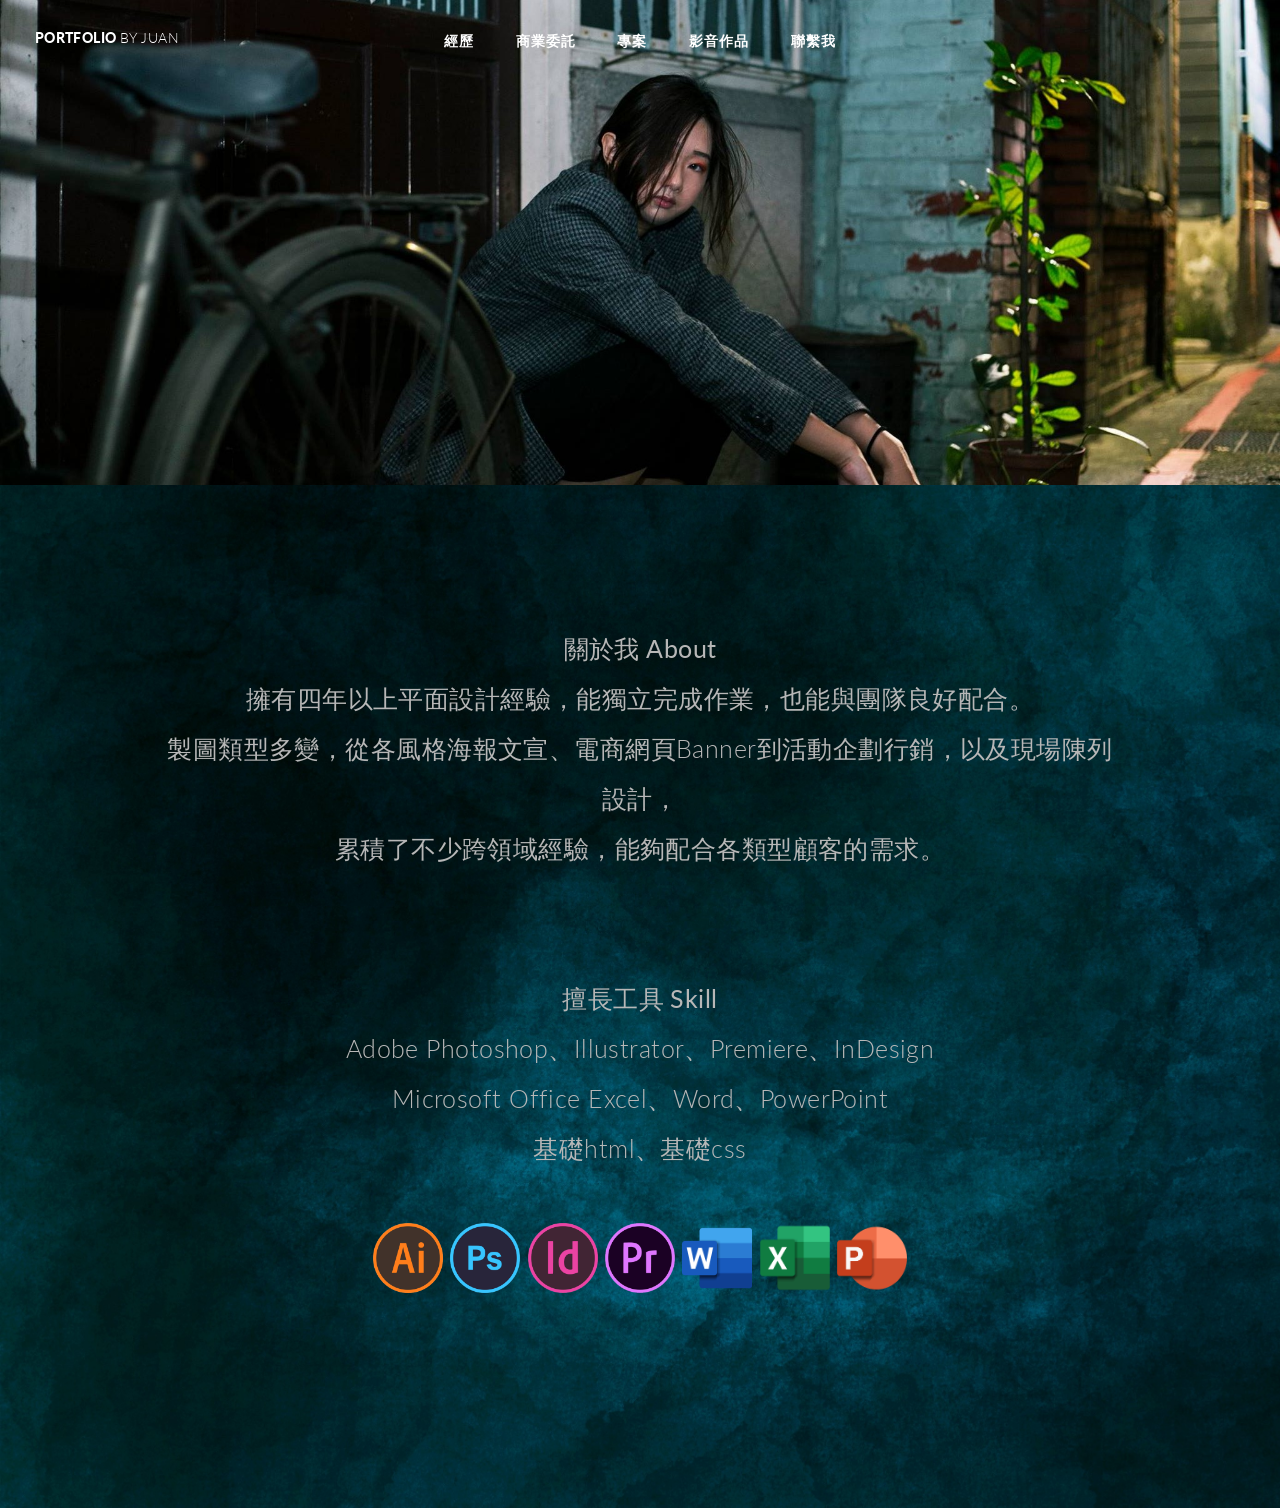
==== commit 14dcbbc3: "0501 研究直線" ====
--- a/index.html
+++ b/index.html
@@ -33,43 +33,47 @@
 				</header>
 
 			<!-- Banner 首頁橫幅照片的部分-->
-				<section id="banner">
+				<section id="banner"></section>
 
 					
-
-				</section>
-				
-
 			<!-- Main 首頁中間-->
 				<article id="main">
 
 					<header class="special container" style="text-align:center; ">
 				
 						<p><strong>關於我 About</strong>
-						<br>	
-						擁有四年以上平面設計經驗，能獨立完成作業，也能與團隊良好配合。
-						<br>
-						製圖類型多變，從各風格海報文宣、電商網頁Banner到活動企劃行銷，以及現場陳列設計，
-						<br>
-						累積了不少跨領域經驗，能夠配合各類型顧客的需求。
-						<br>
-						<br>
-						<br><strong>擅長工具 Skill</strong>
-						<br>	
-						Adobe Photoshop、Illustrator、Premiere、InDesign
-						<br>
-						Microsoft Office Excel、Word、PowerPoint
-						<br>
-						基礎html、基礎css
+							<br>	
+							擁有四年以上平面設計經驗，能獨立完成作業，也能與團隊良好配合。
+							<br>
+							製圖類型多變，從各風格海報文宣、電商網頁Banner到活動企劃行銷，以及現場陳列設計，
+							<br>
+							累積了不少跨領域經驗，能夠配合各類型顧客的需求。
+							<br>
+							<br>
+							<br><strong>擅長工具 Skill</strong>
+							<br>	
+							Adobe Photoshop、Illustrator、Premiere、InDesign
+							<br>
+							Microsoft Office Excel、Word、PowerPoint
+							<br>
+							基礎html、基礎css
 						</p>
-						<br>
-						<br>
-						<br>
-						
+						<p style="text-align:center; ">
+						<img src="./images/Adobe-AI.png" alt="AI" style="width: 70px;height: 70px;">
+						<img src="./images/Adobe-PS.png" alt="PS" style="width: 70px;height: 70px;">
+						<img src="./images/Adobe-ID.png" alt="ID" style="width: 70px;height: 70px;">
+						<img src="./images/Adobe-PR.png" alt="PR" style="width: 70px;height: 70px;">
+						<img src="./images/Office-WODR.png" alt="WORD" style="width: 70px;height: 70px;">
+						<img src="./images/Office-EXCEL.png" alt="EXCEL" style="width: 70px;height: 70px;">
+						<img src="./images/Office-PPT.png" alt="PPT" style="width: 70px;height: 70px;">
+						</p>
 					</header>
+				
+					<br>
 
-					<br>
-					<br>
+				</article>
+
+
 
 		</div>
 
--- a/assets/css/main.css
+++ b/assets/css/main.css
@@ -2899,32 +2899,14 @@
 
 
 
-/* 首頁6張圖片 */
+/* 經歷文字對齊 */
 
 .container {
 	display: flex;
 	flex-wrap: wrap;
 	justify-content: center;
   }
-  
-  .row {
-	display: flex;
-	flex-direction: row;
-	margin: 5px;
-  }
-  
-  .column {
-	flex: 1;
-	margin: 1px;
-  }
-  
-  img {
-	max-width: 100%;
-	width: 100%;
-	border: 1px solid #fff; /* 白色實線邊框 */
-	border-radius: 10px; /* 圓角設定 */
-	  }
-  }
+
 	  
 
 /* CTA */
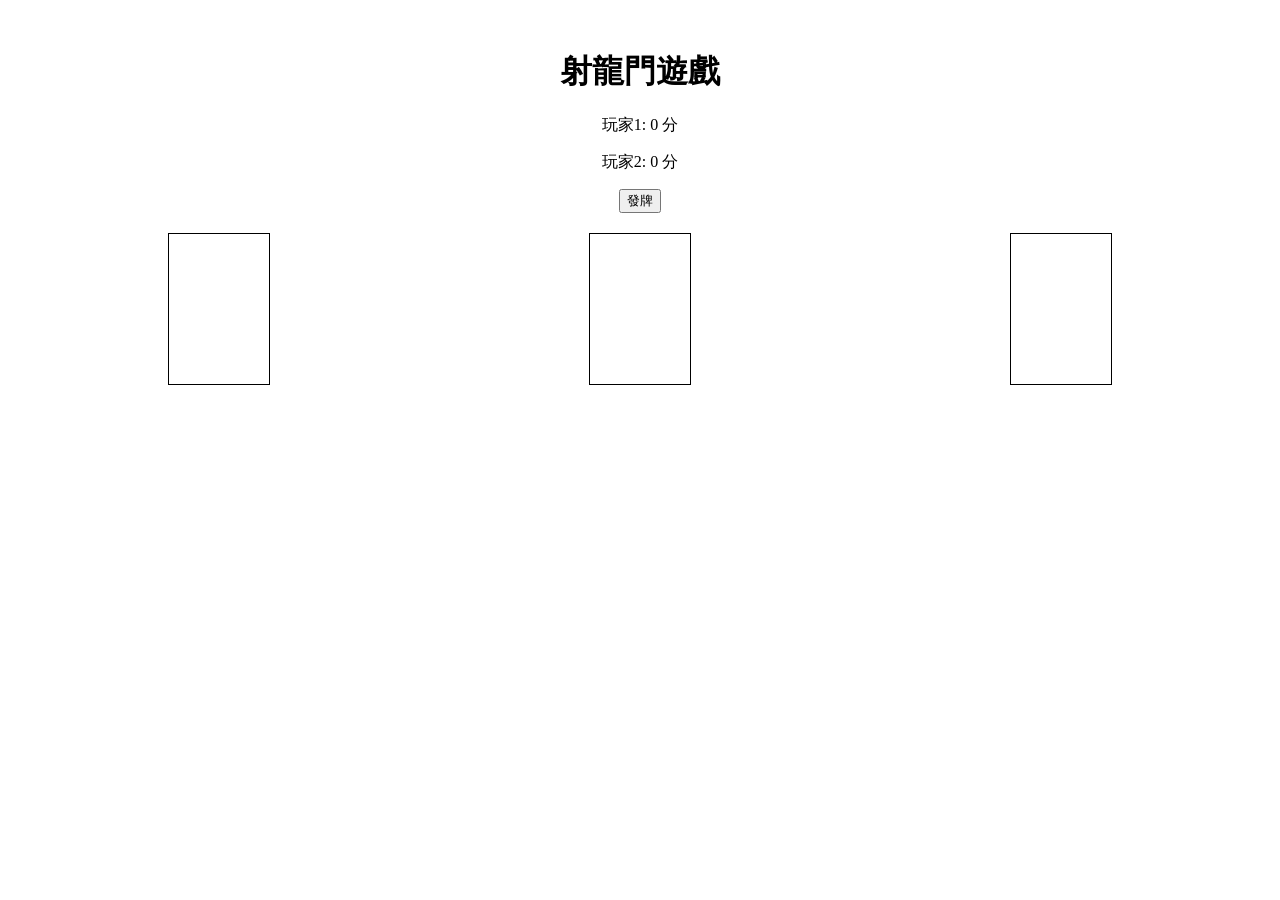
==== commit ad247fd3: "add file" ====
--- a/index.html
+++ b/index.html
@@ -1,82 +1,26 @@
-<!-- 開頭 -->
-<!DOCTYPE HTML>
-
-<html>
-
-	<head> 
-
-		<title>Juan'S Portfolio</title>
-		<meta charset="utf-8" />
-		<meta name="viewport" content="width=device-width, initial-scale=1, user-scalable=no" />
-		<link rel="stylesheet" href="assets/css/main.css" />
-		<noscript><link rel="stylesheet" href="assets/css/noscript.css" /></noscript>
-		
-	</head>
-
-	<body class="index is-preload" >
-		
-		<div id="page-wrapper">
-
-			<!-- header 最上面那段橫的標示 -->
-				<header id="header" class="alt">
-					<h1 id="logo"><a href="index.html">Portfolio <span>by JUAN</span></a></h1>
-					<nav id="nav">
-						<ul>
-							<li class="current"><a href="index.html">經歷</a></li>
-							<li class="current"><a href="index.html">商業委託</a></li>
-							<li class="current"><a href="index.html">專案</a></li>
-							<li class="current"><a href="index.html">影音作品</a></li>
-							<li class="current"><a href="index.html">聯繫我</a></li>
-		
-						</ul>
-					</nav>
-				</header>
-
-			<!-- Banner 首頁橫幅照片的部分-->
-				<section id="banner"></section>
-
-					
-			<!-- Main 首頁中間-->
-				<article id="main">
-
-					<header class="special container" style="text-align:center; ">
-				
-						<p><strong>關於我 About</strong>
-							<br>	
-							擁有四年以上平面設計經驗，能獨立完成作業，也能與團隊良好配合。
-							<br>
-							製圖類型多變，從各風格海報文宣、電商網頁Banner到活動企劃行銷，以及現場陳列設計，
-							<br>
-							累積了不少跨領域經驗，能夠配合各類型顧客的需求。
-							<br>
-							<br>
-							<br><strong>擅長工具 Skill</strong>
-							<br>	
-							Adobe Photoshop、Illustrator、Premiere、InDesign
-							<br>
-							Microsoft Office Excel、Word、PowerPoint
-							<br>
-							基礎html、基礎css
-						</p>
-						<p style="text-align:center; ">
-						<img src="./images/Adobe-AI.png" alt="AI" style="width: 70px;height: 70px;">
-						<img src="./images/Adobe-PS.png" alt="PS" style="width: 70px;height: 70px;">
-						<img src="./images/Adobe-ID.png" alt="ID" style="width: 70px;height: 70px;">
-						<img src="./images/Adobe-PR.png" alt="PR" style="width: 70px;height: 70px;">
-						<img src="./images/Office-WODR.png" alt="WORD" style="width: 70px;height: 70px;">
-						<img src="./images/Office-EXCEL.png" alt="EXCEL" style="width: 70px;height: 70px;">
-						<img src="./images/Office-PPT.png" alt="PPT" style="width: 70px;height: 70px;">
-						</p>
-					</header>
-				
-					<br>
-
-				</article>
-
-
-
-		</div>
-
-	</body>
-
-</html>+<!DOCTYPE html>
+<html lang="en">
+<head>
+  <meta charset="UTF-8">
+  <meta name="viewport" content="width=device-width, initial-scale=1.0">
+  <title>射龍門遊戲</title>
+  <link rel="stylesheet" href="styles.css">
+</head>
+<body>
+  <div class="container">
+    <h1>射龍門遊戲</h1>
+    <div id="player-info">
+      <p>玩家1: <span id="player1-score">0</span> 分</p>
+      <p>玩家2: <span id="player2-score">0</span> 分</p>
+    </div>
+    <button id="deal-btn">發牌</button>
+    <div id="cards">
+      <div id="card1"></div>
+      <div id="card2"></div>
+      <div id="card3"></div>
+    </div>
+    <div id="result"></div>
+  </div>
+  <script src="script.js"></script>
+</body>
+</html>
--- a/styles.css
+++ b/styles.css
@@ -0,0 +1,22 @@
+.container {
+  text-align: center;
+  margin-top: 50px;
+}
+
+#cards {
+  display: flex;
+  justify-content: space-around;
+  margin-top: 20px;
+}
+
+#cards div {
+  width: 100px;
+  height: 150px;
+  border: 1px solid black;
+  margin: 0 10px;
+}
+
+#result {
+  margin-top: 20px;
+  font-weight: bold;
+}
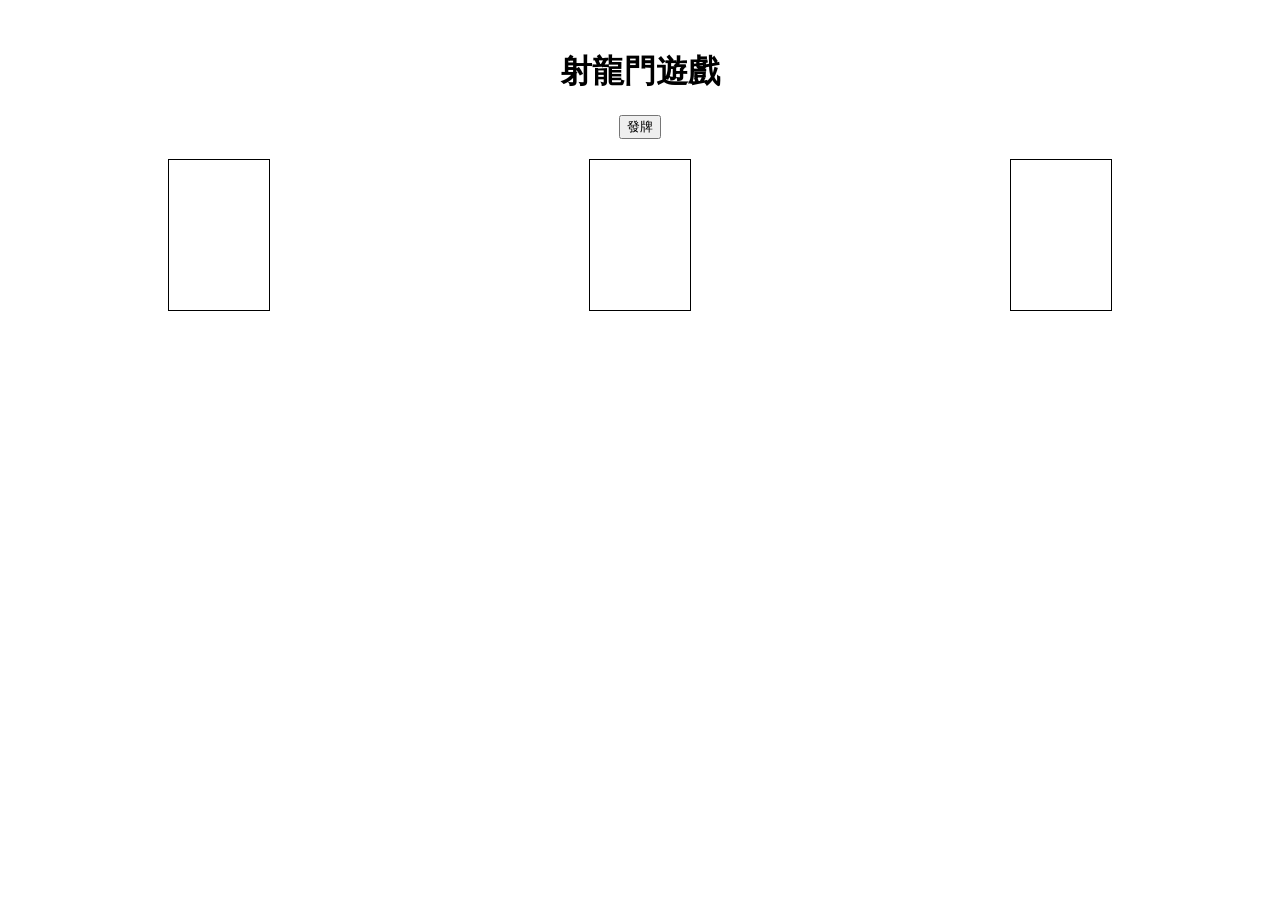
==== commit cd226ad0: "change win show" ====
--- a/index.html
+++ b/index.html
@@ -9,10 +9,6 @@
 <body>
   <div class="container">
     <h1>射龍門遊戲</h1>
-    <div id="player-info">
-      <p>玩家1: <span id="player1-score">0</span> 分</p>
-      <p>玩家2: <span id="player2-score">0</span> 分</p>
-    </div>
     <button id="deal-btn">發牌</button>
     <div id="cards">
       <div id="card1"></div>
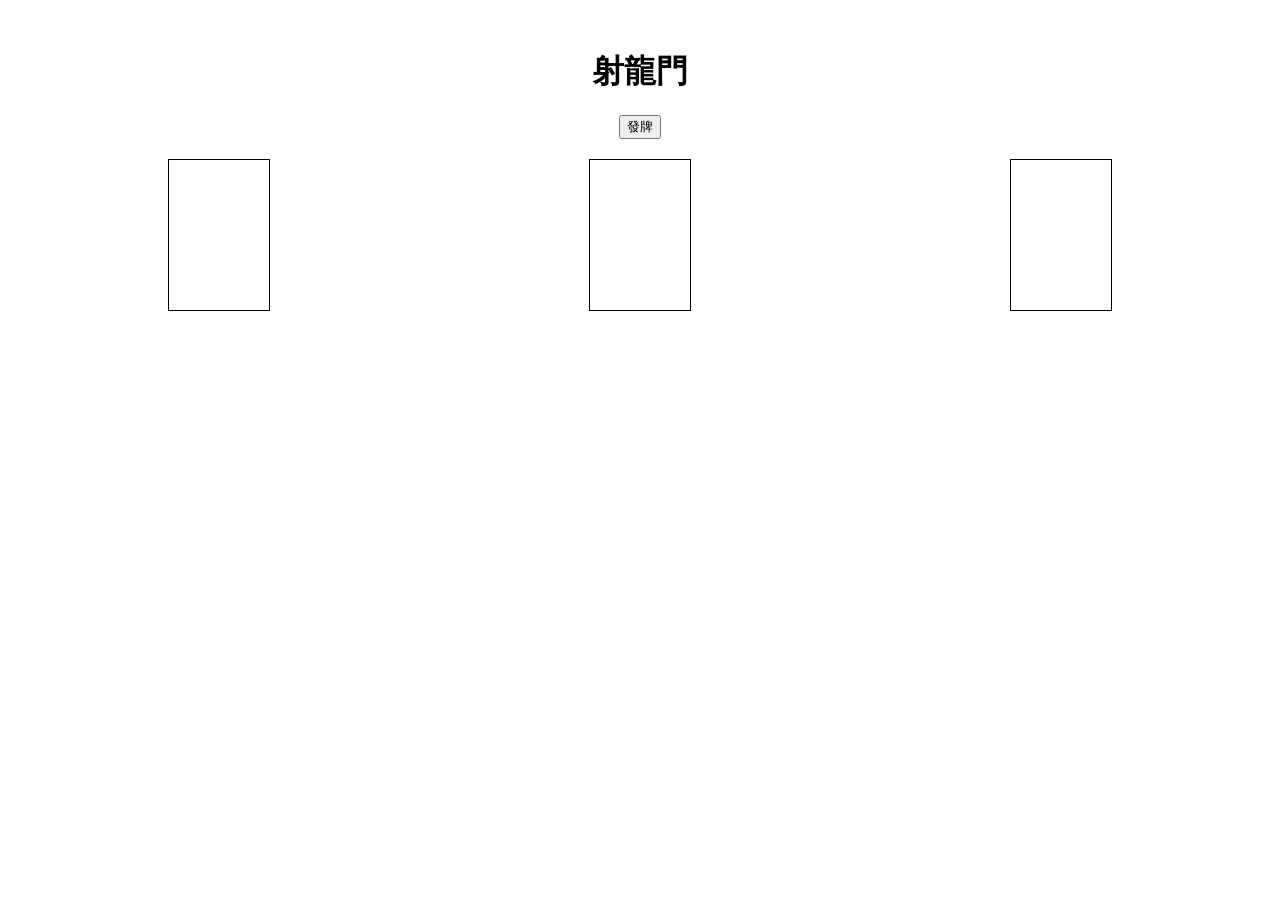
==== commit 306c7535: "change title" ====
--- a/index.html
+++ b/index.html
@@ -3,12 +3,12 @@
 <head>
   <meta charset="UTF-8">
   <meta name="viewport" content="width=device-width, initial-scale=1.0">
-  <title>射龍門遊戲</title>
+  <title>射龍門</title>
   <link rel="stylesheet" href="styles.css">
 </head>
 <body>
   <div class="container">
-    <h1>射龍門遊戲</h1>
+    <h1>射龍門</h1>
     <button id="deal-btn">發牌</button>
     <div id="cards">
       <div id="card1"></div>
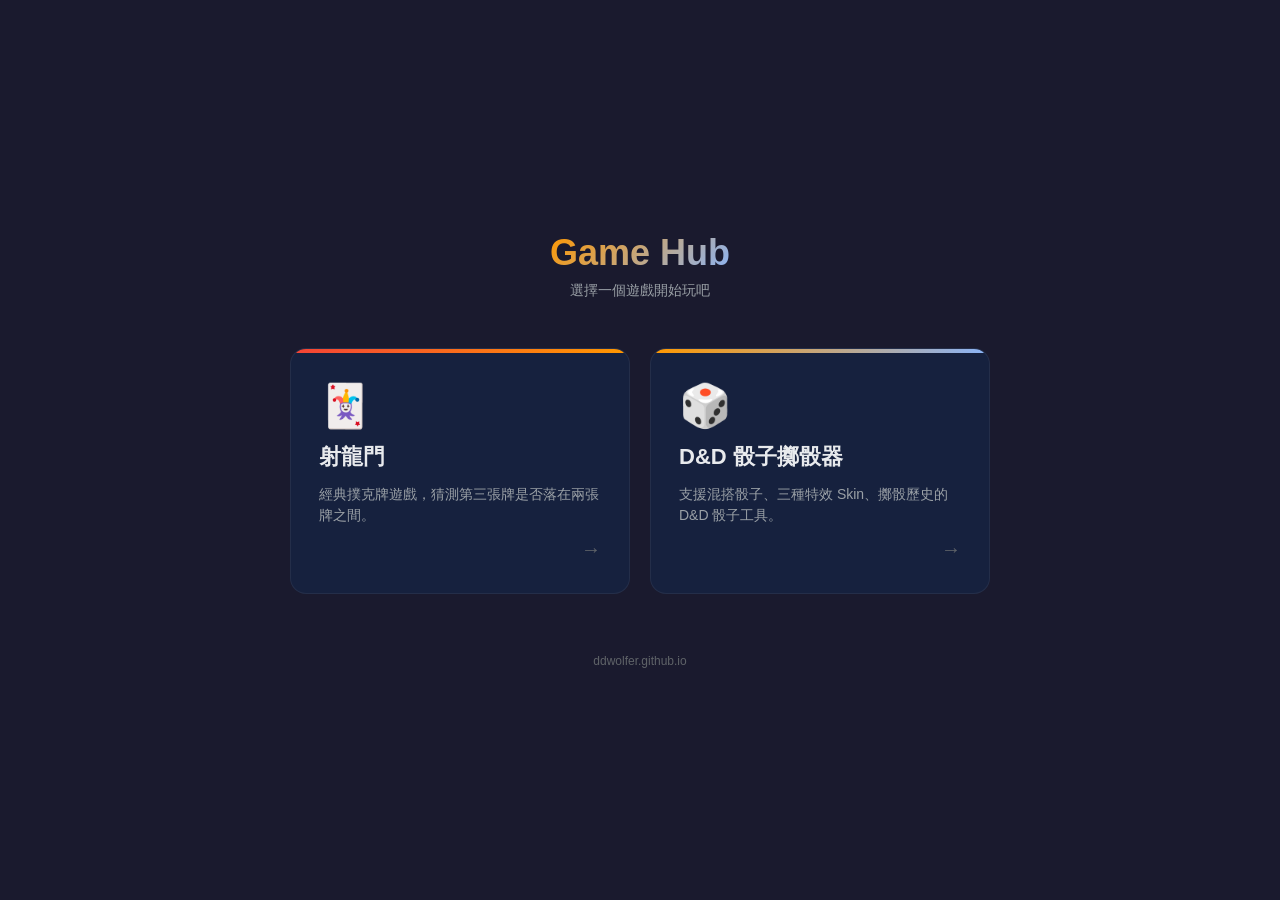
==== commit 1200c7db: "feat add new portal" ====
--- a/index.html
+++ b/index.html
@@ -1,22 +1,116 @@
 <!DOCTYPE html>
-<html lang="en">
+<html lang="zh-TW">
 <head>
-  <meta charset="UTF-8">
-  <meta name="viewport" content="width=device-width, initial-scale=1.0">
-  <title>射龍門</title>
-  <link rel="stylesheet" href="styles.css">
+<meta charset="UTF-8">
+<meta name="viewport" content="width=device-width, initial-scale=1.0, viewport-fit=cover">
+<meta name="theme-color" content="#1a1a2e">
+<title>Game Hub</title>
+<style>
+  * { margin: 0; padding: 0; box-sizing: border-box; }
+  body {
+    font-family: 'Segoe UI', 'Noto Sans TC', sans-serif;
+    background: #1a1a2e;
+    color: #e8eaed;
+    min-height: 100vh;
+    display: flex; flex-direction: column; align-items: center;
+    justify-content: center;
+    padding: 40px 20px;
+  }
+  h1 {
+    font-size: 36px; margin-bottom: 8px;
+    background: linear-gradient(135deg, #ff9800, #8ab4f8);
+    -webkit-background-clip: text; -webkit-text-fill-color: transparent;
+    background-clip: text;
+  }
+  .subtitle { color: #9aa0a6; font-size: 14px; margin-bottom: 48px; }
+  .games {
+    display: grid;
+    grid-template-columns: repeat(auto-fit, minmax(260px, 1fr));
+    gap: 20px; width: 100%; max-width: 700px;
+  }
+  .game-card {
+    background: #16213e;
+    border: 1px solid rgba(255,255,255,0.06);
+    border-radius: 16px;
+    padding: 32px 28px;
+    text-decoration: none; color: inherit;
+    transition: all 0.25s;
+    display: flex; flex-direction: column; gap: 12px;
+    position: relative; overflow: hidden;
+  }
+  .game-card::before {
+    content: ''; position: absolute; top: 0; left: 0; right: 0; height: 4px;
+    border-radius: 16px 16px 0 0;
+  }
+  .game-card:hover {
+    transform: translateY(-4px);
+    box-shadow: 0 12px 40px rgba(0,0,0,0.4);
+    border-color: rgba(255,255,255,0.12);
+  }
+  .game-card:active { transform: translateY(-1px); }
+  .game-icon { font-size: 42px; }
+  .game-title { font-size: 22px; font-weight: 700; }
+  .game-desc { font-size: 14px; color: #9aa0a6; line-height: 1.5; }
+  .game-arrow {
+    align-self: flex-end; font-size: 20px; color: #5f6368;
+    transition: all 0.2s;
+  }
+  .game-card:hover .game-arrow { color: #e8eaed; transform: translateX(4px); }
+
+  /* Card accent colors */
+  .game-card.dragon::before { background: linear-gradient(90deg, #f44336, #ff9800); }
+  .game-card.dragon:hover { border-color: rgba(255,152,0,0.25); }
+  .game-card.dice::before { background: linear-gradient(90deg, #ff9800, #8ab4f8); }
+  .game-card.dice:hover { border-color: rgba(138,180,248,0.25); }
+
+  .footer {
+    margin-top: 60px; font-size: 12px; color: #5f6368;
+  }
+
+  @media (max-width: 480px) {
+    body { padding: 32px 16px; justify-content: flex-start; padding-top: 60px; }
+    h1 { font-size: 28px; }
+    .subtitle { margin-bottom: 32px; }
+    .games { gap: 14px; }
+    .game-card { padding: 24px 20px; gap: 10px; }
+    .game-icon { font-size: 36px; }
+    .game-title { font-size: 19px; }
+    .game-desc { font-size: 13px; }
+    .footer { margin-top: 40px; }
+  }
+
+  @media (hover: none) and (pointer: coarse) {
+    .game-card:hover { transform: none; box-shadow: none; border-color: rgba(255,255,255,0.06); }
+    .game-card:active { transform: scale(0.98); }
+    .game-card:hover .game-arrow { color: #5f6368; transform: none; }
+    .game-card:active .game-arrow { color: #e8eaed; }
+  }
+</style>
 </head>
 <body>
-  <div class="container">
-    <h1>射龍門</h1>
-    <button id="deal-btn">發牌</button>
-    <div id="cards">
-      <div id="card1"></div>
-      <div id="card2"></div>
-      <div id="card3"></div>
-    </div>
-    <div id="result"></div>
-  </div>
-  <script src="script.js"></script>
+
+<h1>Game Hub</h1>
+<p class="subtitle">選擇一個遊戲開始玩吧</p>
+
+<div class="games">
+
+  <a href="dragonGate/" class="game-card dragon">
+    <span class="game-icon">🃏</span>
+    <span class="game-title">射龍門</span>
+    <span class="game-desc">經典撲克牌遊戲，猜測第三張牌是否落在兩張牌之間。</span>
+    <span class="game-arrow">→</span>
+  </a>
+
+  <a href="dndDice/" class="game-card dice">
+    <span class="game-icon">🎲</span>
+    <span class="game-title">D&D 骰子擲骰器</span>
+    <span class="game-desc">支援混搭骰子、三種特效 Skin、擲骰歷史的 D&D 骰子工具。</span>
+    <span class="game-arrow">→</span>
+  </a>
+
+</div>
+
+<p class="footer">ddwolfer.github.io</p>
+
 </body>
 </html>
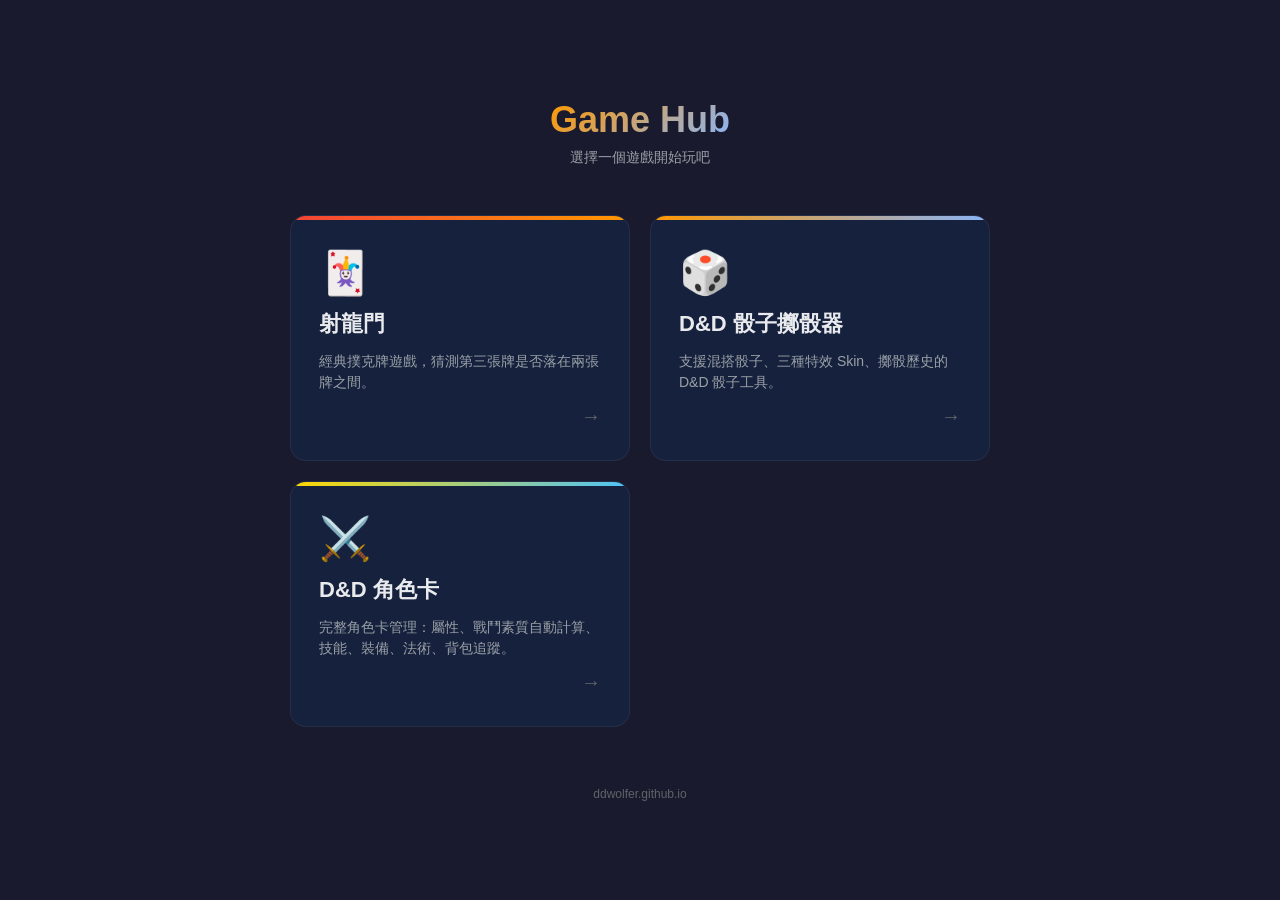
==== commit c59d3457: "add character card" ====
--- a/index.html
+++ b/index.html
@@ -62,6 +62,8 @@
   .game-card.dragon:hover { border-color: rgba(255,152,0,0.25); }
   .game-card.dice::before { background: linear-gradient(90deg, #ff9800, #8ab4f8); }
   .game-card.dice:hover { border-color: rgba(138,180,248,0.25); }
+  .game-card.player::before { background: linear-gradient(90deg, #ffd700, #4fc3f7); }
+  .game-card.player:hover { border-color: rgba(255,215,0,0.25); }
 
   .footer {
     margin-top: 60px; font-size: 12px; color: #5f6368;
@@ -108,6 +110,13 @@
     <span class="game-arrow">→</span>
   </a>
 
+  <a href="dndPlayer/" class="game-card player">
+    <span class="game-icon">⚔️</span>
+    <span class="game-title">D&D 角色卡</span>
+    <span class="game-desc">完整角色卡管理：屬性、戰鬥素質自動計算、技能、裝備、法術、背包追蹤。</span>
+    <span class="game-arrow">→</span>
+  </a>
+
 </div>
 
 <p class="footer">ddwolfer.github.io</p>
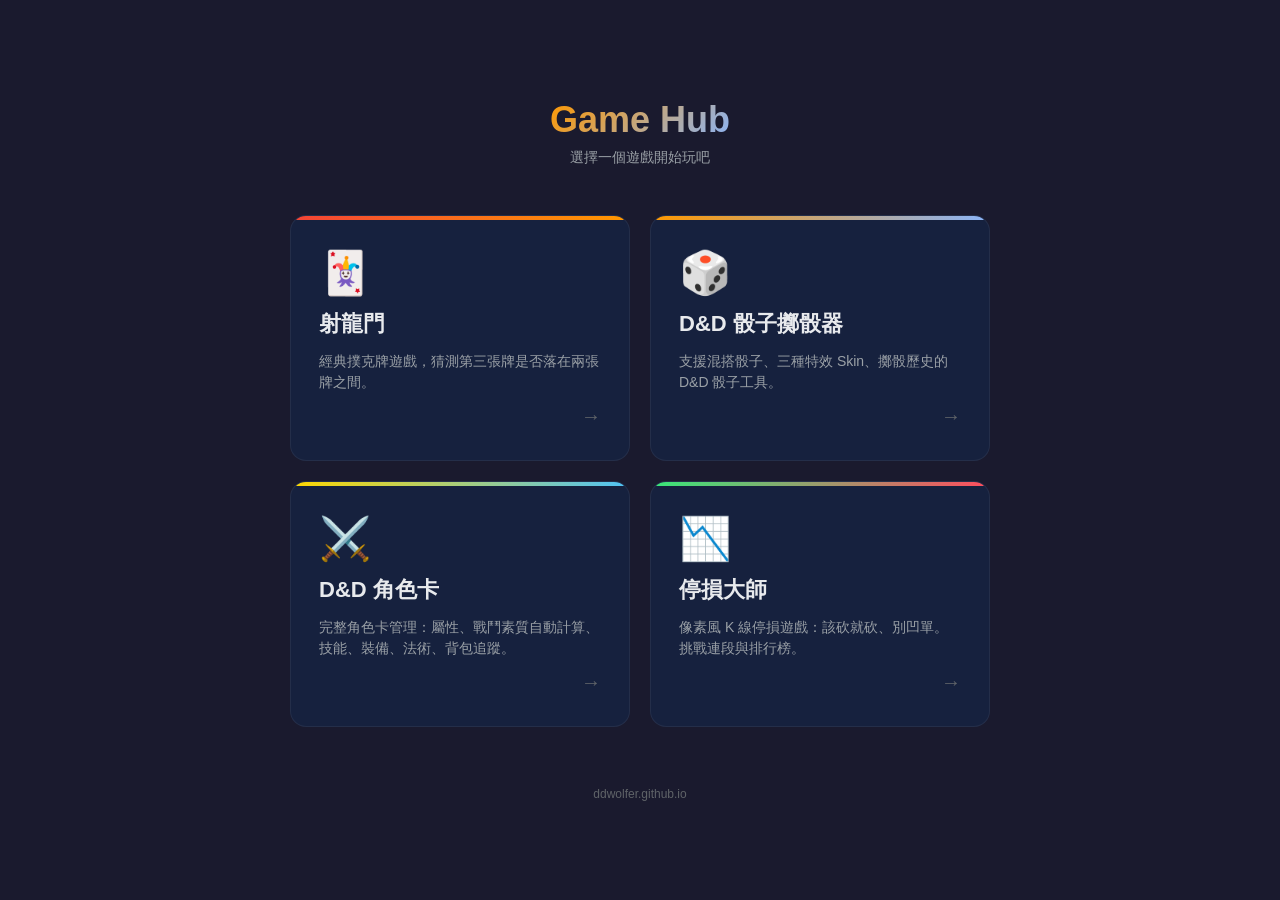
==== commit d0c71fa3: "feat: add 停損大師 (Loss Cut Master) to Game Hub Rename losscut-master/ to losscut/ for naming consisten" ====
--- a/index.html
+++ b/index.html
@@ -64,6 +64,8 @@
   .game-card.dice:hover { border-color: rgba(138,180,248,0.25); }
   .game-card.player::before { background: linear-gradient(90deg, #ffd700, #4fc3f7); }
   .game-card.player:hover { border-color: rgba(255,215,0,0.25); }
+  .game-card.losscut::before { background: linear-gradient(90deg, #37e87a, #ff4d5e); }
+  .game-card.losscut:hover { border-color: rgba(55,232,122,0.25); }
 
   .footer {
     margin-top: 60px; font-size: 12px; color: #5f6368;
@@ -117,6 +119,13 @@
     <span class="game-arrow">→</span>
   </a>
 
+  <a href="losscut/" class="game-card losscut">
+    <span class="game-icon">📉</span>
+    <span class="game-title">停損大師</span>
+    <span class="game-desc">像素風 K 線停損遊戲：該砍就砍、別凹單。挑戰連段與排行榜。</span>
+    <span class="game-arrow">→</span>
+  </a>
+
 </div>
 
 <p class="footer">ddwolfer.github.io</p>
